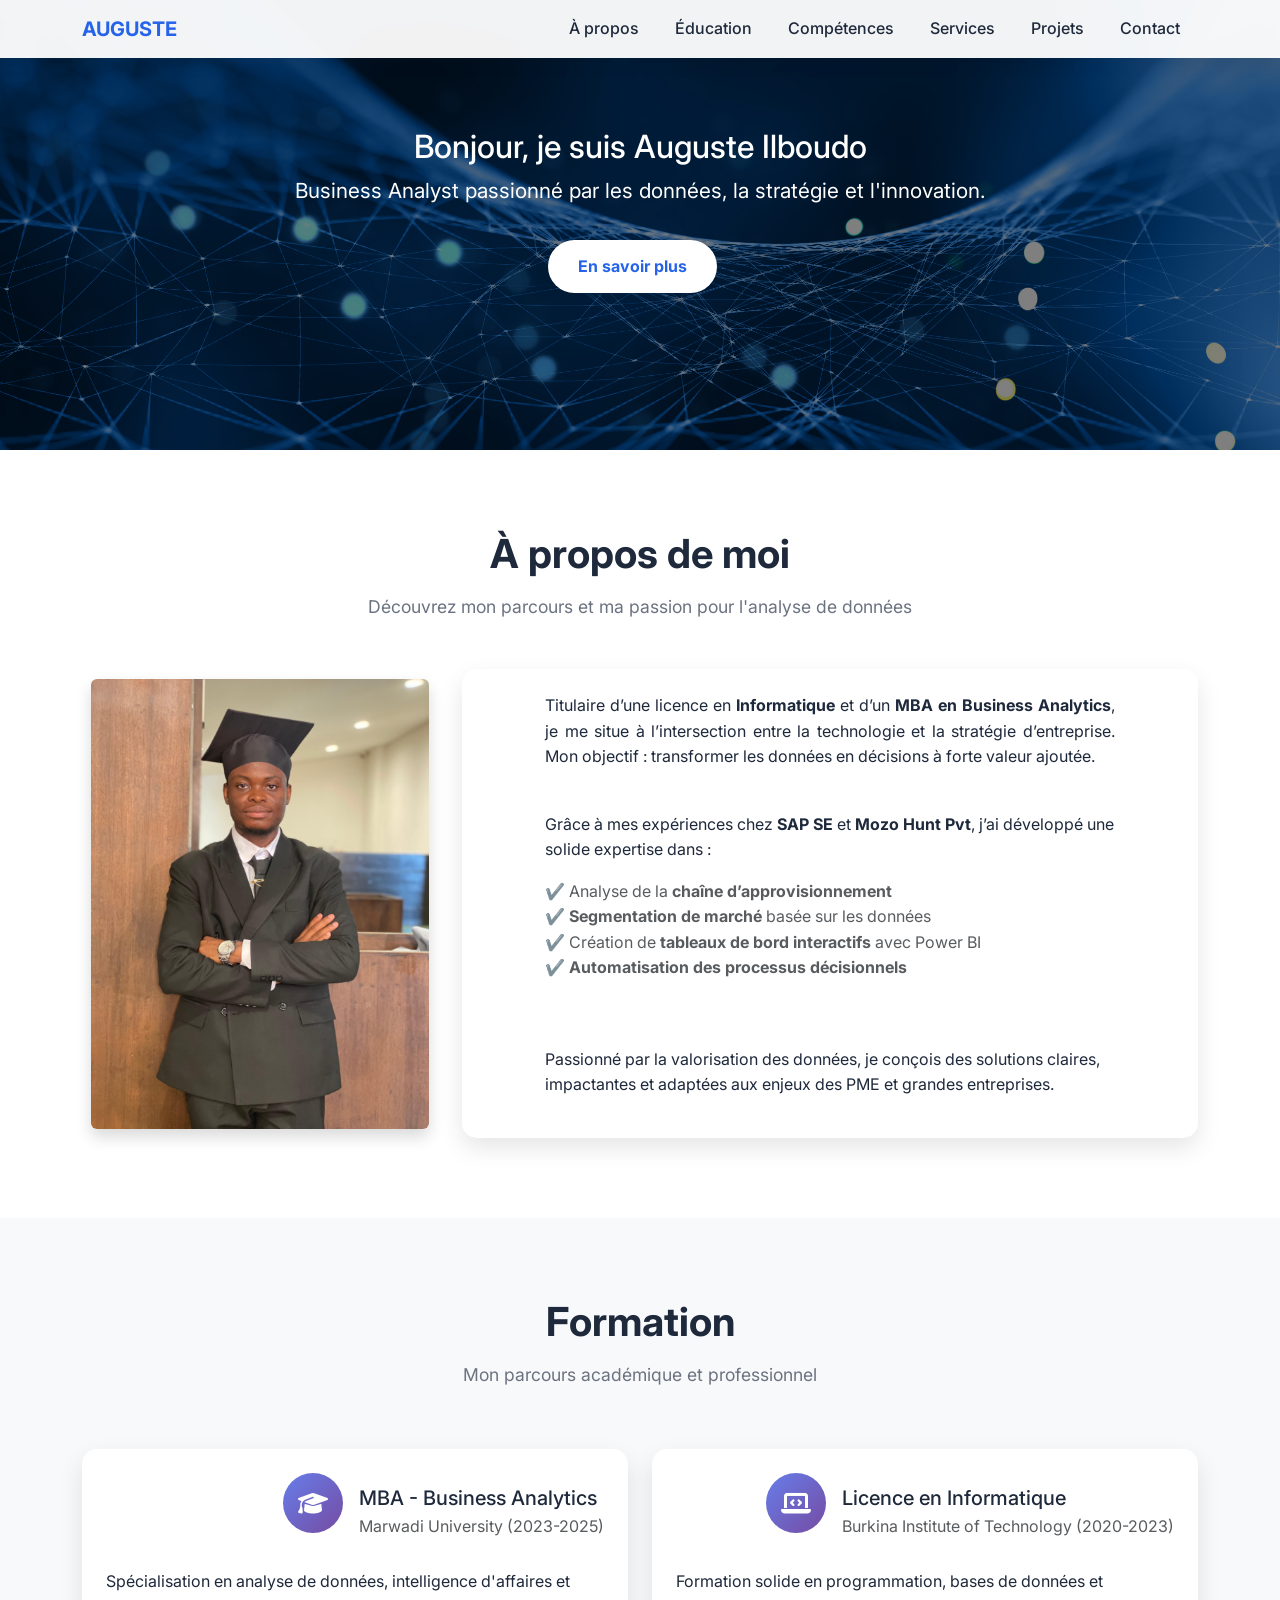
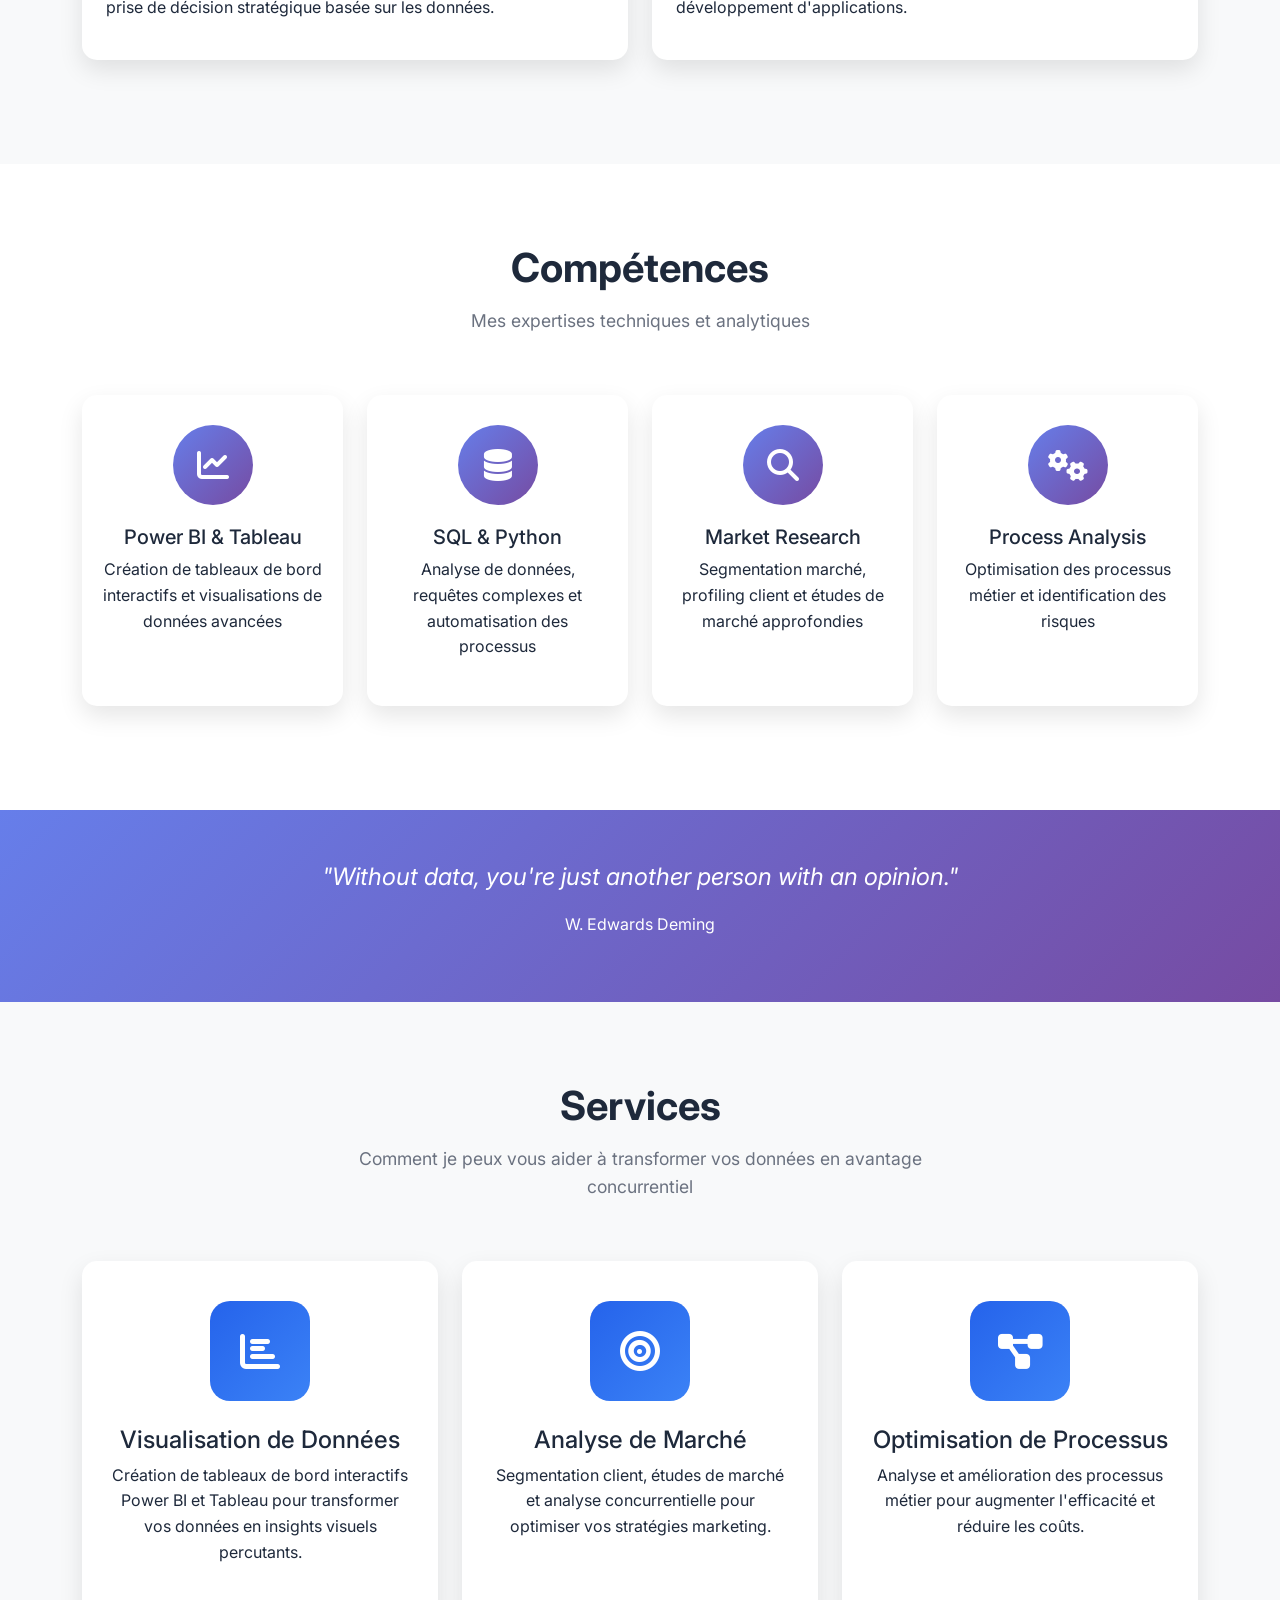
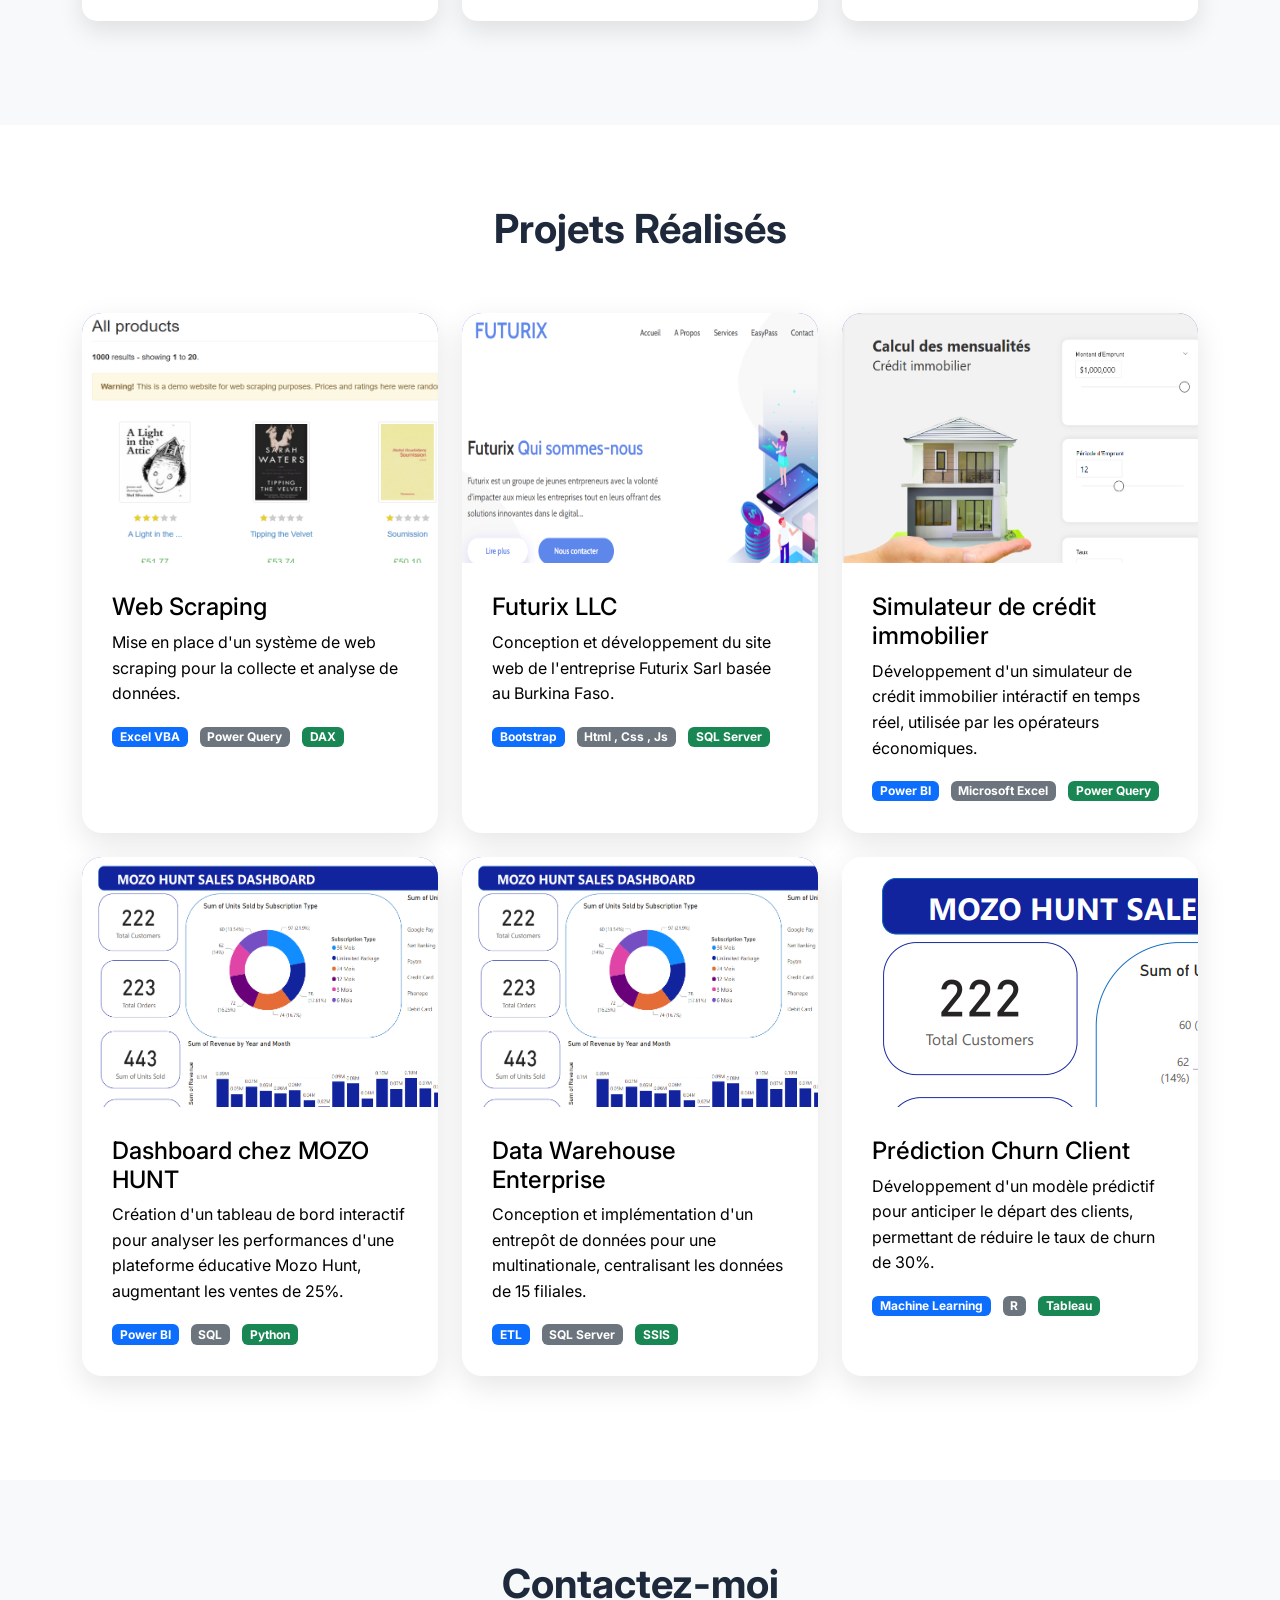
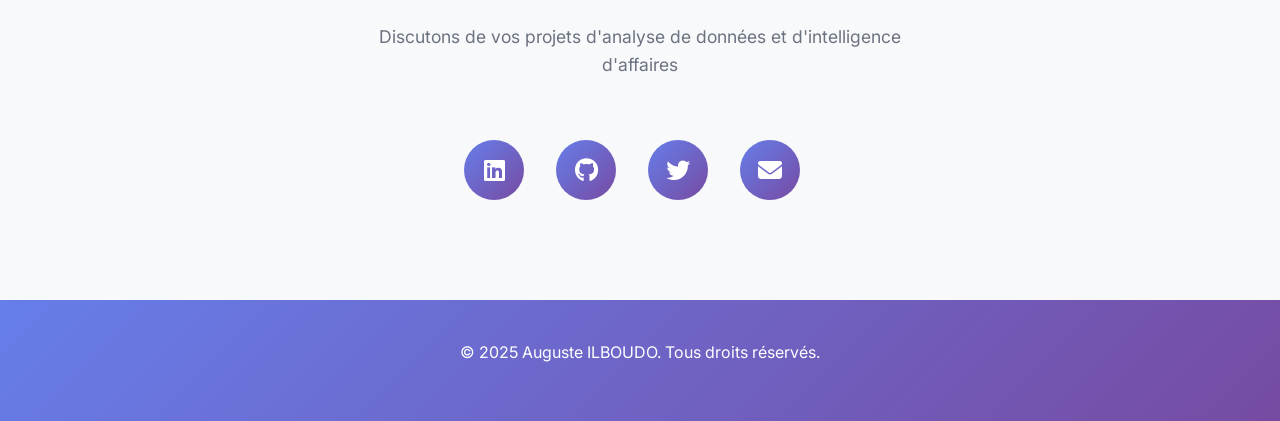
==== index.html @ 0e51827f "Portfolio 0.1" ====
<!DOCTYPE html>
<html lang="fr">

<head>
    <meta charset="UTF-8">
    <meta name="viewport" content="width=device-width, initial-scale=1.0">
    <title>Auguste ILBOUDO - Business Analyst Portfolio</title>
    <link href="https://cdnjs.cloudflare.com/ajax/libs/bootstrap/5.3.0/css/bootstrap.min.css" rel="stylesheet">
    <link href="https://cdnjs.cloudflare.com/ajax/libs/font-awesome/6.4.0/css/all.min.css" rel="stylesheet">
    <link href="https://fonts.googleapis.com/css2?family=Inter:wght@300;400;500;600;700&display=swap" rel="stylesheet">
    <link rel="stylesheet" href="styles/main-style.css">
    <link rel="stylesheet" href="banniere-style.css">
</head>

<!-- Section Accueil -->
<header class="hero-accueil" id="accueil">
    <div class="overlay">
        <div class="hero-content">
            <br> <br> <br> <br> <br>
            <h2>Bonjour, je suis Auguste Ilboudo</h2>
            <p class="subtitle">Business Analyst passionné par les données, la stratégie et l'innovation.</p>
            <a href="#about" class="btn-primary-custom">En savoir plus</a>
        </div>
    </div>
</header>

<body>
    <!-- Navigation -->
    <nav class="navbar navbar-expand-lg fixed-top">
        <div class="container">
            <a class="navbar-brand" href="#home" style="color: linear-gradient(135deg, #667eea, #764ba2);">AUGUSTE</a>
            <button class="navbar-toggler" type="button" data-bs-toggle="collapse" data-bs-target="#navbarNav">
                <span class="navbar-toggler-icon"></span>
            </button>
            <div class="collapse navbar-collapse" id="navbarNav">
                <ul class="navbar-nav ms-auto">
                    <li class="nav-item"><a class="nav-link" href="#about">À propos</a></li>
                    <li class="nav-item"><a class="nav-link" href="#education">Éducation</a></li>
                    <li class="nav-item"><a class="nav-link" href="#skills">Compétences</a></li>
                    <li class="nav-item"><a class="nav-link" href="#services">Services</a></li>
                    <li class="nav-item"><a class="nav-link" href="#projects">Projets</a></li>
                    <li class="nav-item"><a class="nav-link" href="#contact">Contact</a></li>
                </ul>
            </div>
        </div>
    </nav>


    <!-- About Section -->
    <section id="about" class="section">
        <div class="container">
            <div class="section-title text-center mb-5">
                <h2>À propos de moi</h2>
                <p>Découvrez mon parcours et ma passion pour l'analyse de données</p>
            </div>

            <div class="row align-items-center">
                <!-- Image à gauche -->
                <div class="col-md-4 text-center mb-4 mb-md-0">
                    <img src="img/graduation.jpg" class="img-fluid rounded shadow" alt="Photo de profil"
                        style="max-height: 450px;">
                </div>

                <!-- Texte à droite -->
                <div class="col-md-8">
                    <div class="card-custom p-4">
                        <div class="row justify-content-center text-justify">
                            <div class="col-lg-10">
                                <p style="text-align: justify;">
                                    Titulaire d’une licence en <strong>Informatique</strong> et d’un <strong>MBA en
                                        Business
                                        Analytics</strong>,
                                    je me situe à l’intersection entre la technologie et la stratégie d’entreprise.
                                    Mon objectif : transformer les données en décisions à forte valeur ajoutée.
                                </p>
                            </div>
                        </div>
                        <br>
                        <div class="row justify-content-center text-justify">
                            <div class="col-lg-10">
                                <p class="mb-3">
                                    Grâce à mes expériences chez <strong>SAP SE</strong> et <strong>Mozo Hunt
                                        Pvt</strong>,
                                    j’ai développé une solide expertise dans :
                                </p>
                                <ul class="list-unstyled text-muted">
                                    <li>✔️ Analyse de la <strong>chaîne d’approvisionnement</strong></li>
                                    <li>✔️ <strong>Segmentation de marché</strong> basée sur les données</li>
                                    <li>✔️ Création de <strong>tableaux de bord interactifs</strong> avec Power BI</li>
                                    <li>✔️ <strong>Automatisation des processus décisionnels</strong></li>
                                </ul>
                                <br>
                                <p class="mt-4">
                                    Passionné par la valorisation des données, je conçois des solutions claires,
                                    impactantes et adaptées aux enjeux des PME et grandes entreprises.
                                </p>
                            </div>
                        </div>
                    </div>
                </div>
            </div>
        </div>
    </section>




    <!-- Education Section -->
    <section id="education" class="section bg-light">
        <div class="container">
            <div class="section-title fade-in">
                <h2>Formation</h2>
                <p>Mon parcours académique et professionnel</p>
            </div>
            <div class="row">
                <div class="col-lg-6 mb-4 fade-in">
                    <div class="card-custom p-4">
                        <div class="d-flex align-items-center mb-3">
                            <div class="skill-icon me-3" style="width: 60px; height: 60px; font-size: 1.5rem;">
                                <i class="fas fa-graduation-cap"></i>
                            </div>
                            <div>
                                <h5 class="mb-1">MBA - Business Analytics</h5>
                                <p class="text-muted mb-0">Marwadi University (2023-2025)</p>
                            </div>
                        </div>
                        <p>Spécialisation en analyse de données, intelligence d'affaires et prise de décision
                            stratégique basée sur les données.</p>
                    </div>
                </div>

                <div class="col-lg-6 mb-4 fade-in">
                    <div class="card-custom p-4">
                        <div class="d-flex align-items-center mb-3">
                            <div class="skill-icon me-3" style="width: 60px; height: 60px; font-size: 1.5rem;">
                                <i class="fas fa-laptop-code"></i>
                            </div>
                            <div>
                                <h5 class="mb-1">Licence en Informatique</h5>
                                <p class="text-muted mb-0">Burkina Institute of Technology (2020-2023)</p>
                            </div>
                        </div>
                        <p>Formation solide en programmation, bases de données et développement d'applications.</p>
                    </div>
                </div>
            </div>
        </div>
    </section>

    <!-- Skills Section -->
    <section id="skills" class="section">
        <div class="container">
            <div class="section-title fade-in">
                <h2>Compétences</h2>
                <p>Mes expertises techniques et analytiques</p>
            </div>
            <div class="row">
                <div class="col-lg-3 col-md-6 mb-4 fade-in">
                    <div class="card-custom skill-item">
                        <div class="skill-icon">
                            <i class="fas fa-chart-line"></i>
                        </div>
                        <h5>Power BI & Tableau</h5>
                        <p>Création de tableaux de bord interactifs et visualisations de données avancées</p>
                    </div>
                </div>
                <div class="col-lg-3 col-md-6 mb-4 fade-in">
                    <div class="card-custom skill-item">
                        <div class="skill-icon">
                            <i class="fas fa-database"></i>
                        </div>
                        <h5>SQL & Python</h5>
                        <p>Analyse de données, requêtes complexes et automatisation des processus</p>
                    </div>
                </div>
                <div class="col-lg-3 col-md-6 mb-4 fade-in">
                    <div class="card-custom skill-item">
                        <div class="skill-icon">
                            <i class="fas fa-search"></i>
                        </div>
                        <h5>Market Research</h5>
                        <p>Segmentation marché, profiling client et études de marché approfondies</p>
                    </div>
                </div>
                <div class="col-lg-3 col-md-6 mb-4 fade-in">
                    <div class="card-custom skill-item">
                        <div class="skill-icon">
                            <i class="fas fa-cogs"></i>
                        </div>
                        <h5>Process Analysis</h5>
                        <p>Optimisation des processus métier et identification des risques</p>
                    </div>
                </div>
            </div>
        </div>
    </section>

    <!-- Bande citation sur la data -->
    <div class="bg-primary text-white text-center py-5 px-3"
        style="background: linear-gradient(135deg, #667eea, #764ba2);">
        <div class="container">
            <p class="fs-4 fst-italic">"Without data, you're just another person with an opinion."</p>
            <p>W. Edwards Deming</p>
        </div>
    </div>

    <!-- Services Section -->
    <section id="services" class="section bg-light">
        <div class="container">
            <div class="section-title fade-in">
                <h2>Services</h2>
                <p>Comment je peux vous aider à transformer vos données en avantage concurrentiel</p>
            </div>
            <div class="row">
                <div class="col-lg-4 col-md-6 mb-4 fade-in">
                    <div class="card-custom service-card">
                        <div class="service-icon">
                            <i class="fas fa-chart-bar"></i>
                        </div>
                        <h4>Visualisation de Données</h4>
                        <p>Création de tableaux de bord interactifs Power BI et Tableau pour transformer vos données en
                            insights visuels percutants.</p>
                    </div>
                </div>
                <div class="col-lg-4 col-md-6 mb-4 fade-in">
                    <div class="card-custom service-card">
                        <div class="service-icon">
                            <i class="fas fa-bullseye"></i>
                        </div>
                        <h4>Analyse de Marché</h4>
                        <p>Segmentation client, études de marché et analyse concurrentielle pour optimiser vos
                            stratégies marketing.</p>
                    </div>
                </div>
                <div class="col-lg-4 col-md-6 mb-4 fade-in">
                    <div class="card-custom service-card">
                        <div class="service-icon">
                            <i class="fas fa-project-diagram"></i>
                        </div>
                        <h4>Optimisation de Processus</h4>
                        <p>Analyse et amélioration des processus métier pour augmenter l'efficacité et réduire les
                            coûts.</p>
                    </div>
                </div>
            </div>
        </div>
    </section>


    <!-- Projects Section -->
    <section id="projects" class="section projects">
        <div class="container">
            <div class="section-title fade-in">
                <h2>Projets Réalisés</h2>
            </div>
            <div class="row">

                <div class="col-lg-4 col-md-6 mb-4">
                    <a href="projet.html" style="text-decoration: none; color: black;">
                        <div class="project-card fade-in">
                            <div class="project-img">

                                <div class="project-img">
                                    <div>
                                        <img src="img/scraping.png" alt="" style="width: 516px; height: 312px;">
                                    </div>
                                </div>

                            </div>
                            <div class="project-content">
                                <h4>Web Scraping</h4>
                                <p>Mise en place d'un système de web scraping pour la collecte et analyse de données.
                                </p>

                                <div class="mt-3">

                                    <span class="badge bg-primary me-2">Excel VBA</span>
                                    <span class="badge bg-secondary me-2">Power Query</span>
                                    <span class="badge bg-success">DAX</span>
                                </div>

                                <!--
                            <a href="#about" class="btn-primary-custom"
                                style="background: linear-gradient(135deg, #667eea, #764ba2);">En savoir plus</a> -->
                            </div>
                        </div>
                    </a>
                </div>
                <div class="col-lg-4 col-md-6 mb-4">
                    <a href="https://futurix.xyz/index.html" style="text-decoration: none; color: black;">
                        <div class="project-card fade-in">
                            <div class="project-img">

                                <div class="project-img">
                                    <div>
                                        <img src="img/futurix.png" alt="" style="width: 516px; height: 312px;">
                                    </div>
                                </div>

                            </div>
                            <div class="project-content">
                                <h4>Futurix LLC</h4>
                                <p>Conception et développement du site web de l'entreprise Futurix Sarl basée au Burkina
                                    Faso.</p>
                                <div class="mt-3">
                                    <span class="badge bg-primary me-2">Bootstrap</span>
                                    <span class="badge bg-secondary me-2">Html , Css , Js</span>
                                    <span class="badge bg-success">SQL Server</span>
                                </div>
                            </div>
                        </div>
                    </a>
                </div>
                <div class="col-lg-4 col-md-6 mb-4">
                    <a href="simulateur.html" style="text-decoration: none; color: black;">
                        <div class="project-card fade-in">
                            <div class="project-img">

                                <div class="project-img">
                                    <div>
                                        <img src="img/immo.png" alt="" style="width: 516px; height: 312px;">
                                    </div>
                                </div>

                            </div>
                            <div class="project-content">
                                <h4> Simulateur de crédit immobilier</h4>
                                <p>Développement d'un simulateur de crédit immobilier intéractif en temps
                                    réel, utilisée par les opérateurs économiques.
                                </p>
                                <div class="mt-3">
                                    <span class="badge bg-primary me-2">Power BI</span>
                                    <span class="badge bg-secondary me-2">Microsoft Excel</span>
                                    <span class="badge bg-success"> Power Query</span>
                                </div>
                            </div>
                        </div>
                    </a>
                </div>
                <div class="col-lg-4 col-md-6 mb-4">
                    <a href="mozo.html" style="text-decoration: none; color: black;">
                        <div class="project-card fade-in">
                            <div class="project-img">

                                <div class="project-img">
                                    <div>
                                        <img src="img/report.png" alt="" style="width: 516px; height: 312px;">
                                    </div>
                                </div>

                            </div>
                            <div class="project-content">
                                <h4>Dashboard chez MOZO HUNT</h4>
                                <p>Création d'un tableau de bord interactif pour analyser les performances d'une
                                    plateforme
                                    éducative Mozo Hunt, augmentant les ventes de 25%.</p>
                                <div class="mt-3">
                                    <span class="badge bg-primary me-2">Power BI</span>
                                    <span class="badge bg-secondary me-2">SQL</span>
                                    <span class="badge bg-success">Python</span>
                                </div>
                            </div>
                        </div>
                    </a>
                </div>
                <div class="col-lg-4 col-md-6 mb-4">
                    <a href="https://futurix.xyz/index.html" style="text-decoration: none; color: black;">
                        <div class="project-card fade-in">
                            <div class="project-img">

                                <div class="project-img">
                                    <div>
                                        <img src="img/report.png" alt="" style="width: 516px; height: 312px;">
                                    </div>
                                </div>

                            </div>
                            <div class="project-content">
                                <h4>Data Warehouse Enterprise</h4>
                                <p>Conception et implémentation d'un entrepôt de données pour une multinationale,
                                    centralisant les données de 15 filiales.</p>
                                <div class="mt-3">
                                    <span class="badge bg-primary me-2">ETL</span>
                                    <span class="badge bg-secondary me-2">SQL Server</span>
                                    <span class="badge bg-success">SSIS</span>
                                </div>
                            </div>
                        </div>
                    </a>
                </div>
                <div class="col-lg-4 col-md-6 mb-4">
                    <a href="projet.html" style="text-decoration: none; color: black;">
                        <div class="project-card fade-in">

                            <div class="project-img">
                                <div>
                                    <img src="img/report.png" alt="">
                                </div>
                            </div>

                            <div class="project-content">
                                <h4>Prédiction Churn Client</h4>
                                <p>Développement d'un modèle prédictif pour anticiper le départ des clients, permettant
                                    de
                                    réduire le taux de churn de 30%.</p>
                                <div class="mt-3">
                                    <span class="badge bg-primary me-2">Machine Learning</span>
                                    <span class="badge bg-secondary me-2">R</span>
                                    <span class="badge bg-success">Tableau</span>
                                </div>
                            </div>
                        </div>
                    </a>
                </div>
            </div>
        </div>
    </section>


    <!-- Contact Section -->
    <section id="contact" class="section bg-light">
        <div class="container">
            <div class="section-title fade-in">
                <h2>Contactez-moi</h2>
                <p>Discutons de vos projets d'analyse de données et d'intelligence d'affaires</p>
            </div>


            <div class="row justify-content-center">
                <div class="col-auto">
                    <div class="d-flex gap-3">
                        <a href="mozo.html" class="social-icon" style="text-decoration: none;"><i
                                class="skill-icon me-3 fab fa-linkedin"
                                style="width: 60px; height: 60px; font-size: 1.5rem;"></i></a>
                        <a href="#" class="social-icon" style="text-decoration: none;"><i
                                class="skill-icon me-3 fab fa-github"
                                style="width: 60px; height: 60px; font-size: 1.5rem;"></i></a>
                        <a href="#" class="social-icon" style="text-decoration: none;"><i
                                class="skill-icon me-3 fab fa-twitter"
                                style="width: 60px; height: 60px; font-size: 1.5rem;"></i></a>
                        <a href="#" class="social-icon" style="text-decoration: none;"><i
                                class="skill-icon me-3 fas fa-envelope"
                                style="width: 60px; height: 60px; font-size: 1.5rem;"></i></a>
                    </div>
                </div>
            </div>

        </div>
    </section>



    <!-- Footer -->
    <footer style="background: linear-gradient(135deg, #667eea, #764ba2);">
        <div class="container">
            <p>&copy; 2025 Auguste ILBOUDO. Tous droits réservés.</p>
        </div>
    </footer>


    <script src="https://cdnjs.cloudflare.com/ajax/libs/bootstrap/5.3.0/js/bootstrap.bundle.min.js"></script>
    <script>
        // Smooth scrolling
        document.querySelectorAll('a[href^="#"]').forEach(anchor => {
            anchor.addEventListener('click', function (e) {
                e.preventDefault();
                const target = document.querySelector(this.getAttribute('href'));
                if (target) {
                    target.scrollIntoView({
                        behavior: 'smooth',
                        block: 'start'
                    });
                }
            });
        });

        // Navbar transparency on scroll
        window.addEventListener('scroll', function () {
            const navbar = document.querySelector('.navbar');
            if (window.scrollY > 50) {
                navbar.style.background = 'rgba(255,255,255,0.98)';
            } else {
                navbar.style.background = 'rgba(255,255,255,0.95)';
            }
        });

        // Fade in animation on scroll
        const observerOptions = {
            threshold: 0.1,
            rootMargin: '0px 0px -50px 0px'
        };

        const observer = new IntersectionObserver(function (entries) {
            entries.forEach(entry => {
                if (entry.isIntersecting) {
                    entry.target.classList.add('visible');
                }
            });
        }, observerOptions);

        document.querySelectorAll('.fade-in').forEach(el => {
            observer.observe(el);
        });

        // Dynamic typing effect for hero subtitle
        const subtitle = document.querySelector('.hero .subtitle');
        const titles = [
            'Business Analyst & Data Specialist',
            'Expert en Visualisation de Données',
            'Consultant en Intelligence d\'Affaires',
            'Spécialiste Power BI & Tableau'
        ];

        let titleIndex = 0;
        let charIndex = 0;
        let isDeleting = false;

        function typeEffect() {
            const currentTitle = titles[titleIndex];

            if (isDeleting) {
                subtitle.textContent = currentTitle.substring(0, charIndex - 1);
                charIndex--;
            } else {
                subtitle.textContent = currentTitle.substring(0, charIndex + 1);
                charIndex++;
            }

            if (!isDeleting && charIndex === currentTitle.length) {
                isDeleting = true;
                setTimeout(typeEffect, 2000);
            } else if (isDeleting && charIndex === 0) {
                isDeleting = false;
                titleIndex = (titleIndex + 1) % titles.length;
                setTimeout(typeEffect, 500);
            } else {
                setTimeout(typeEffect, isDeleting ? 50 : 100);
            }
        }

        // Start typing effect after initial animation
        setTimeout(typeEffect, 3000);

        // Parallax effect for hero section
        window.addEventListener('scroll', function () {
            const scrolled = window.pageYOffset;
            const hero = document.querySelector('.hero');
            if (hero) {
                hero.style.transform = `translateY(${scrolled * 0.5}px)`;
            }
        });

        // Counter animation for stats (if needed)
        function animateCounter(element, target) {
            let current = 0;
            const increment = target / 100;
            const timer = setInterval(() => {
                current += increment;
                element.textContent = Math.floor(current);
                if (current >= target) {
                    element.textContent = target;
                    clearInterval(timer);
                }
            }, 20);
        }

        // Add hover effects to project cards
        document.querySelectorAll('.project-card').forEach(card => {
            card.addEventListener('mouseenter', function () {
                this.style.transform = 'translateY(-15px) scale(1.02)';
            });

            card.addEventListener('mouseleave', function () {
                this.style.transform = 'translateY(-10px) scale(1)';
            });
        });

        // Add click to copy contact info
        document.querySelectorAll('.contact-item a').forEach(link => {
            link.addEventListener('click', function (e) {
                if (this.href.startsWith('mailto:') || this.href.startsWith('tel:')) {
                    return; // Allow normal behavior for email and phone links
                }

                e.preventDefault();
                const text = this.textContent;
                navigator.clipboard.writeText(text).then(() => {
                    // Show copied notification
                    const notification = document.createElement('div');
                    notification.textContent = 'Copié!';
                    notification.style.cssText = `
                        position: fixed;
                        top: 20px;
                        right: 20px;
                        background: var(--primary-color);
                        color: white;
                        padding: 10px 20px;
                        border-radius: 5px;
                        z-index: 1000;
                        animation: fadeInOut 2s ease-in-out;
                    `;
                    document.body.appendChild(notification);
                    setTimeout(() => notification.remove(), 2000);
                });
            });
        });

        // Add CSS for notification animation
        const style = document.createElement('style');
        style.textContent = `
            @keyframes fadeInOut {
                0%, 100% { opacity: 0; transform: translateX(100px); }
                20%, 80% { opacity: 1; transform: translateX(0); }
            }
        `;
        document.head.appendChild(style);
    </script>
</body>

</html>
---- styles/main-style.css ----
:root {
            --primary-color: #2563eb;
            --secondary-color: #1e40af;
            --accent-color: #3b82f6;
            --dark-color: #1e293b;
            --light-color: #f8fafc;
            --gradient: linear-gradient(135deg, #667eea 0%, #764ba2 100%);
            --card-shadow: 0 10px 25px rgba(0, 0, 0, 0.1);
        }

        * {
            margin: 0;
            padding: 0;
            box-sizing: border-box;
        }

        body {
            font-family: 'Inter', sans-serif;
            line-height: 1.6;
            color: var(--dark-color);
            overflow-x: hidden;
        }

        /* Hero Section */
        .hero {
            background: var(--gradient);
            color: white;
            min-height: 100vh;
            display: flex;
            align-items: center;
            position: relative;
            overflow: hidden;
        }

        .hero::before {
            content: '';
            position: absolute;
            top: 0;
            left: 0;
            right: 0;
            bottom: 0;
            background: url('data:image/svg+xml,<svg xmlns="http://www.w3.org/2000/svg" viewBox="0 0 1000 1000"><polygon fill="rgba(255,255,255,0.1)" points="0,1000 1000,0 1000,1000"/></svg>');
            z-index: 1;
        }

        .hero-content {
            position: relative;
            z-index: 2;
        }

        .hero h1 {
            font-size: 3.5rem;
            font-weight: 700;
            margin-bottom: 1rem;
            animation: fadeInUp 1s ease-out;
        }

        .hero .subtitle {
            font-size: 1.5rem;
            font-weight: 300;
            margin-bottom: 2rem;
            animation: fadeInUp 1s ease-out 0.2s both;
        }

        .hero .description {
            font-size: 1.1rem;
            margin-bottom: 2rem;
            opacity: 0.9;
            animation: fadeInUp 1s ease-out 0.4s both;
        }

        .cta-buttons {
            animation: fadeInUp 1s ease-out 0.6s both;
        }

        .btn-primary-custom {
            background: rgba(255, 255, 255, 0.2);
            border: 2px solid rgba(255, 255, 255, 0.3);
            color: white;
            padding: 12px 30px;
            border-radius: 50px;
            text-decoration: none;
            display: inline-block;
            margin-right: 15px;
            transition: all 0.3s ease;
            backdrop-filter: blur(10px);
        }

        .btn-primary-custom:hover {
            background: rgba(255, 255, 255, 0.3);
            transform: translateY(-2px);
            color: white;
        }

        /* Navigation */
        .navbar {
            background: rgba(255, 255, 255, 0.95) !important;
            backdrop-filter: blur(10px);
            box-shadow: 0 2px 20px rgba(0, 0, 0, 0.1);
            transition: all 0.3s ease;
        }

        .navbar-brand {
            font-weight: 700;
            color: var(--primary-color) !important;
        }

        .navbar-nav .nav-link {
            font-weight: 500;
            color: var(--dark-color) !important;
            margin: 0 10px;
            transition: color 0.3s ease;
        }

        .navbar-nav .nav-link:hover {
            color: var(--primary-color) !important;
        }

        /* Sections */
        .section {
            padding: 80px 0;
        }

        .section-title {
            text-align: center;
            margin-bottom: 60px;
        }

        .section-title h2 {
            font-size: 2.5rem;
            font-weight: 700;
            color: var(--dark-color);
            margin-bottom: 15px;
        }

        .section-title p {
            font-size: 1.1rem;
            color: #6b7280;
            max-width: 600px;
            margin: 0 auto;
        }

        /* Cards */
        .card-custom {
            background: white;
            border-radius: 15px;
            box-shadow: var(--card-shadow);
            border: none;
            transition: all 0.3s ease;
            height: 100%;
        }

        .card-custom:hover {
            transform: translateY(-10px);
            box-shadow: 0 20px 40px rgba(0, 0, 0, 0.15);
        }

        /* Skills */
        .skill-item {
            text-align: center;
            padding: 30px 20px;
        }

        .skill-icon {
            width: 80px;
            height: 80px;
            background: var(--gradient);
            border-radius: 50%;
            display: flex;
            align-items: center;
            justify-content: center;
            margin: 0 auto 20px;
            font-size: 2rem;
            color: white;
        }

        /* Services */
        .service-card {
            padding: 40px 30px;
            text-align: center;
        }

        .service-icon {
            width: 100px;
            height: 100px;
            background: linear-gradient(135deg, var(--primary-color), var(--accent-color));
            border-radius: 20px;
            display: flex;
            align-items: center;
            justify-content: center;
            margin: 0 auto 25px;
            font-size: 2.5rem;
            color: white;
        }

        /* Projects */
        .project-card {
            overflow: hidden;
        }

        .project-image {
            height: 250px;
            background: var(--gradient);
            display: flex;
            align-items: center;
            justify-content: center;
            color: white;
            font-size: 3rem;
        }

        .project-content {
            padding: 30px;
        }

        .project-tags {
            margin-top: 15px;
        }

        .tag {
            display: inline-block;
            background: var(--light-color);
            color: var(--primary-color);
            padding: 5px 12px;
            border-radius: 20px;
            font-size: 0.85rem;
            margin-right: 8px;
            margin-bottom: 8px;
        }


        /* Projects 2 Section */
        .projects {
            background: white;
        }

        .project-card {
            background: white;
            border-radius: 20px;
            overflow: hidden;
            transition: all 0.3s ease;
            box-shadow: 0 10px 30px rgba(0, 0, 0, 0.1);
            height: 100%;
        }

        .project-card:hover {
            transform: translateY(-10px);
            box-shadow: 0 20px 50px rgba(0, 0, 0, 0.15);
        }

        .project-img {
            height: 250px;
            background: var(--gradient);
            position: relative;
            overflow: hidden;
        }

        .project-overlay {
            position: absolute;
            top: 0;
            left: 0;
            right: 0;
            bottom: 0;
            background: rgba(102, 126, 234, 0.9);
            display: flex;
            align-items: center;
            justify-content: center;
            opacity: 0;
            transition: all 0.3s ease;
        }

        .project-card:hover .project-overlay {
            opacity: 1;
        }

        .project-icon {
            color: white;
            font-size: 3rem;
        }

        .project-content {
            padding: 30px;
        }


        /* Contact */
        .contact-info {
            background: var(--gradient);
            color: white;
            padding: 50px;
            border-radius: 20px;
            text-align: center;
        }

        .contact-item {
            display: flex;
            align-items: center;
            justify-content: center;
            margin-bottom: 20px;
        }

        .contact-item i {
            font-size: 1.5rem;
            margin-right: 15px;
            width: 30px;
        }

        /* Animations */
        @keyframes fadeInUp {
            from {
                opacity: 0;
                transform: translateY(30px);
            }

            to {
                opacity: 1;
                transform: translateY(0);
            }
        }

        .fade-in {
            opacity: 0;
            transform: translateY(30px);
            transition: all 0.8s ease;
        }

        .fade-in.visible {
            opacity: 1;
            transform: translateY(0);
        }

        /* Responsive */
        @media (max-width: 768px) {
            .hero h1 {
                font-size: 2.5rem;
            }

            .hero .subtitle {
                font-size: 1.2rem;
            }

            .section {
                padding: 60px 0;
            }
        }

        /* Footer */
        footer {
            background: var(--dark-color);
            color: white;
            text-align: center;
            padding: 40px 0;
        }
---- banniere-style.css ----
.hero-accueil {
    background: url("img/background.jpg") center center/cover no-repeat;
    height: 50vh;
    position: relative;
    display: flex;
    align-items: center;
    justify-content: center;
    color: white;
}

.hero-accueil .overlay {
    background-color: rgba(0, 0, 0, 0.5); /* fonce un peu l'image */
    position: absolute;
    top: 0;
    left: 0;
    width: 100%;
    height: 100%;
}

.hero-content {
    position: relative;
    z-index: 2;
    text-align: center;
    padding: 0 20px;
}

.hero-content h1 {
    font-size: 3rem;
    font-weight: 700;
    margin-bottom: 1rem;
}

.hero-content .subtitle {
    font-size: 1.3rem;
    font-weight: 400;
    margin-bottom: 2rem;
}

.btn-primary-custom {
    background: white;
    color: #2563eb;
    font-weight: bold;
    padding: 12px 28px;
    border-radius: 50px;
    text-decoration: none;
    transition: all 0.3s ease;
}

.btn-primary-custom:hover {
    background: #f0f0f0;
    color: #1e40af;
}
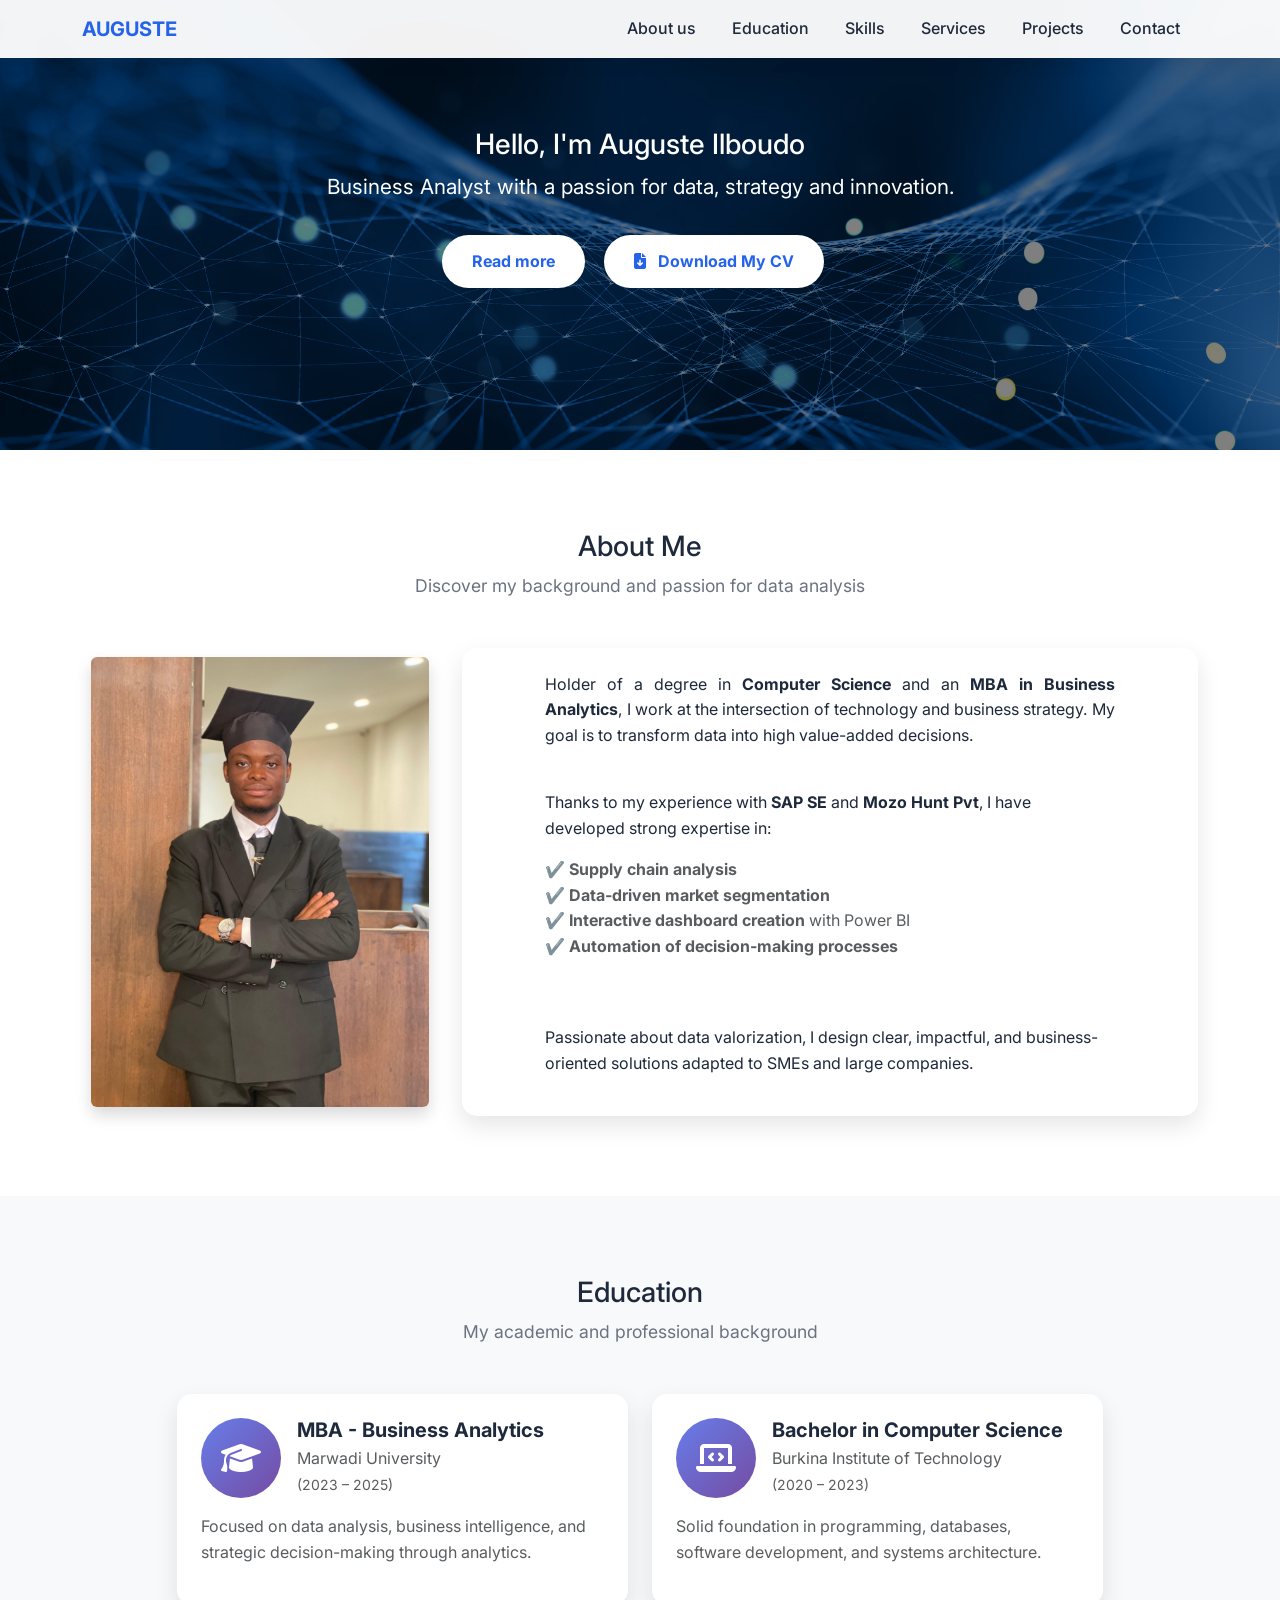
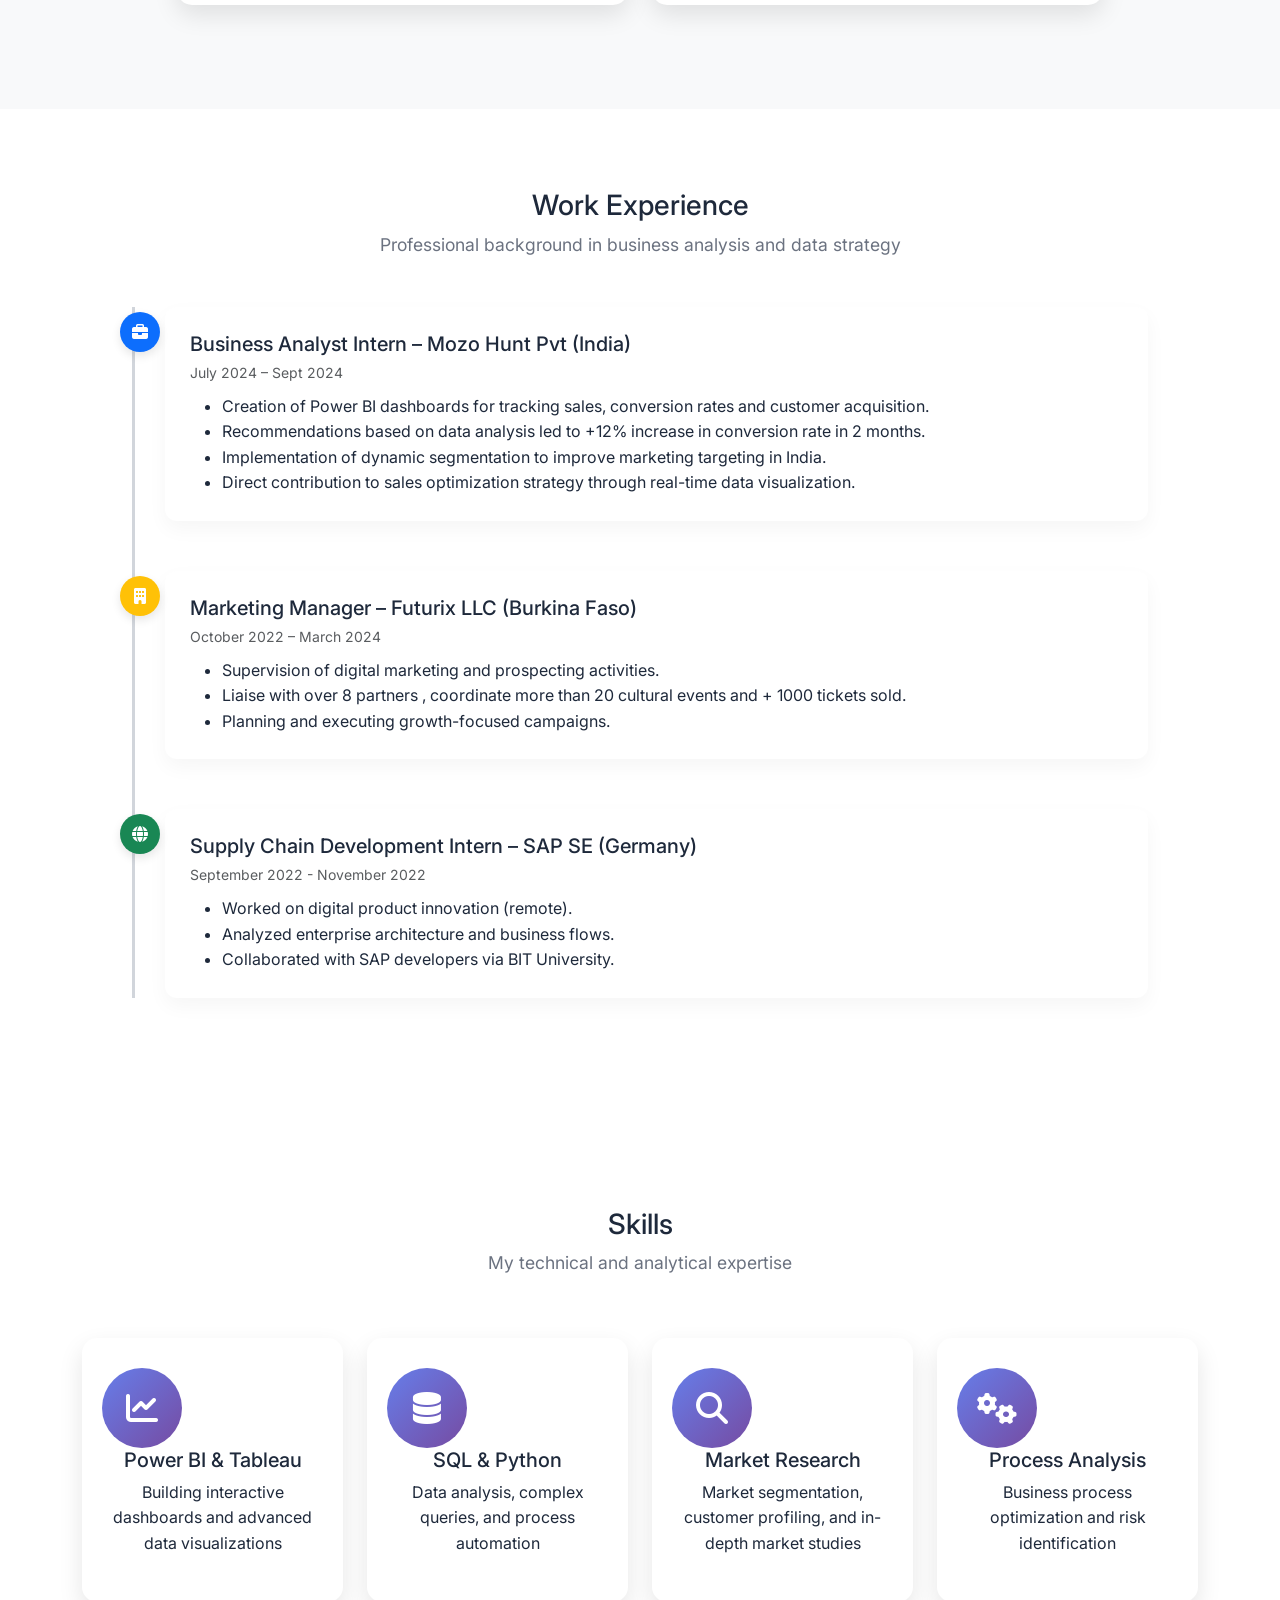
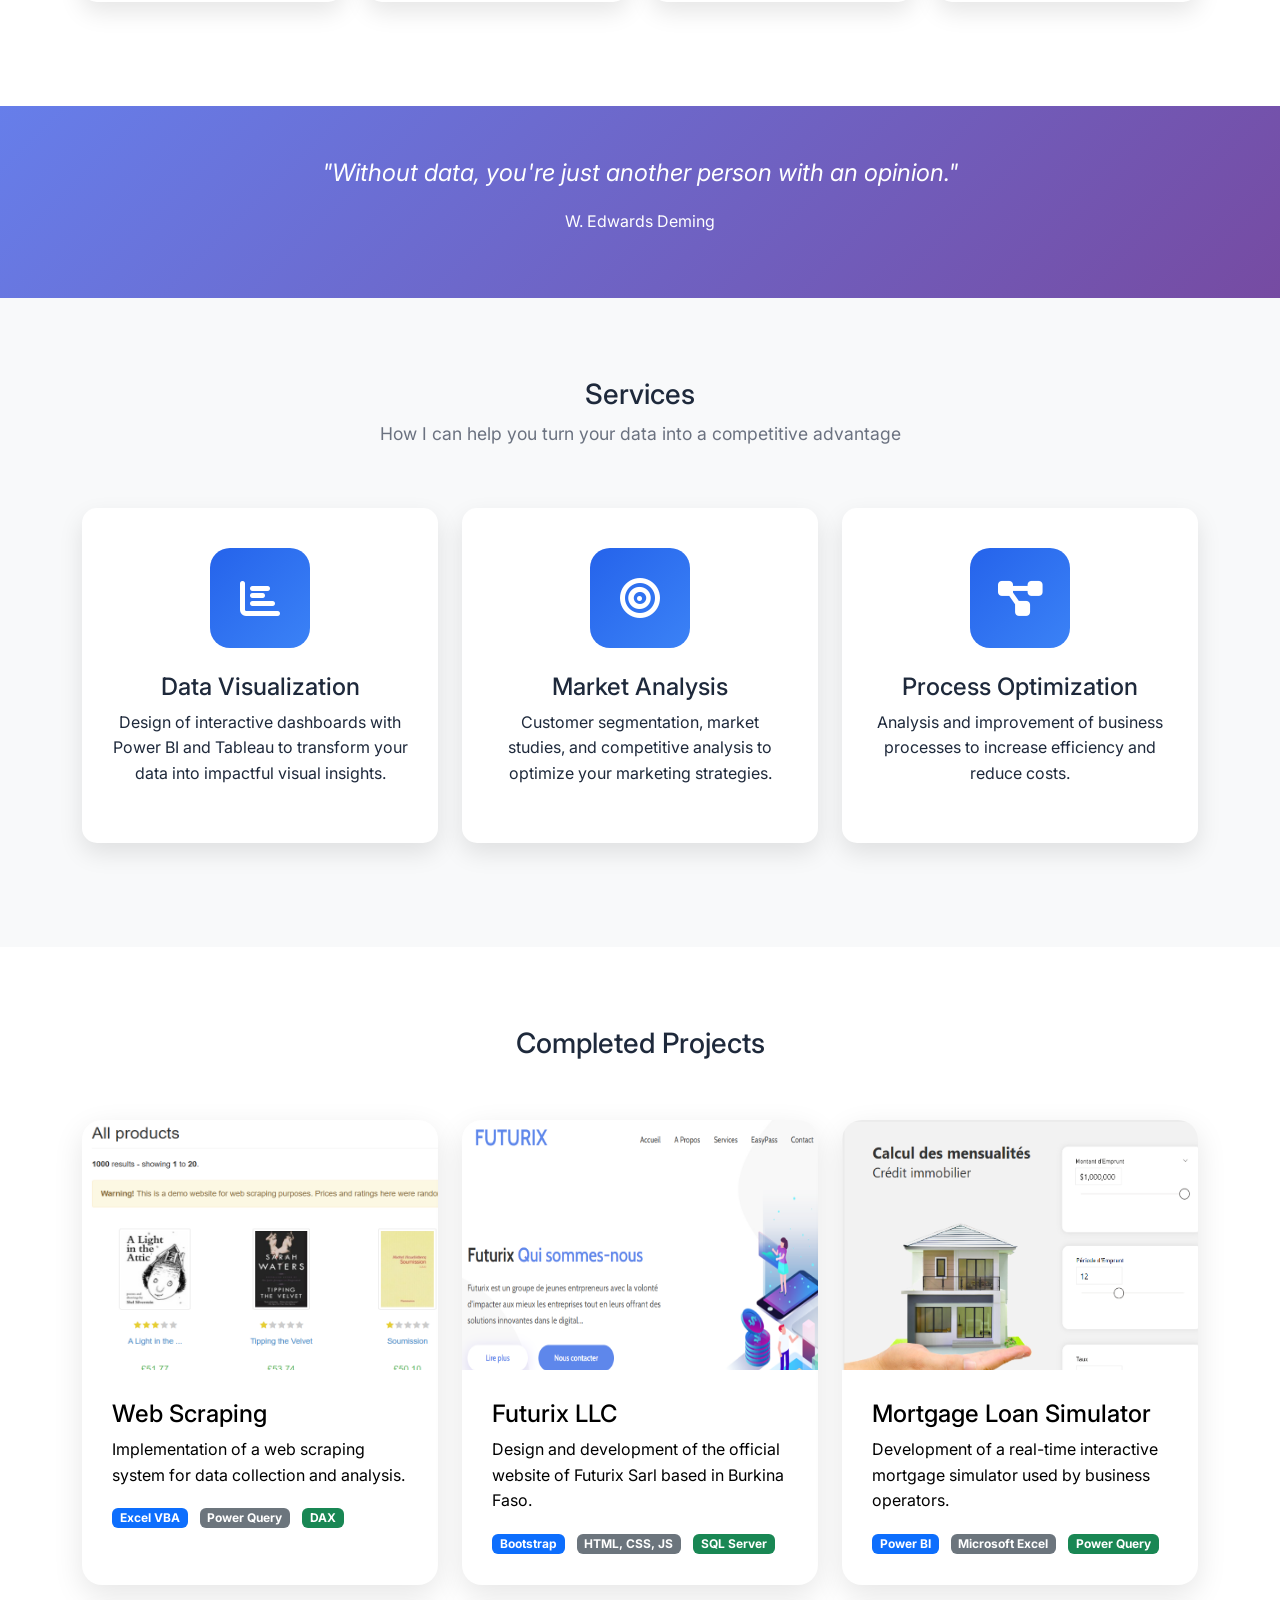
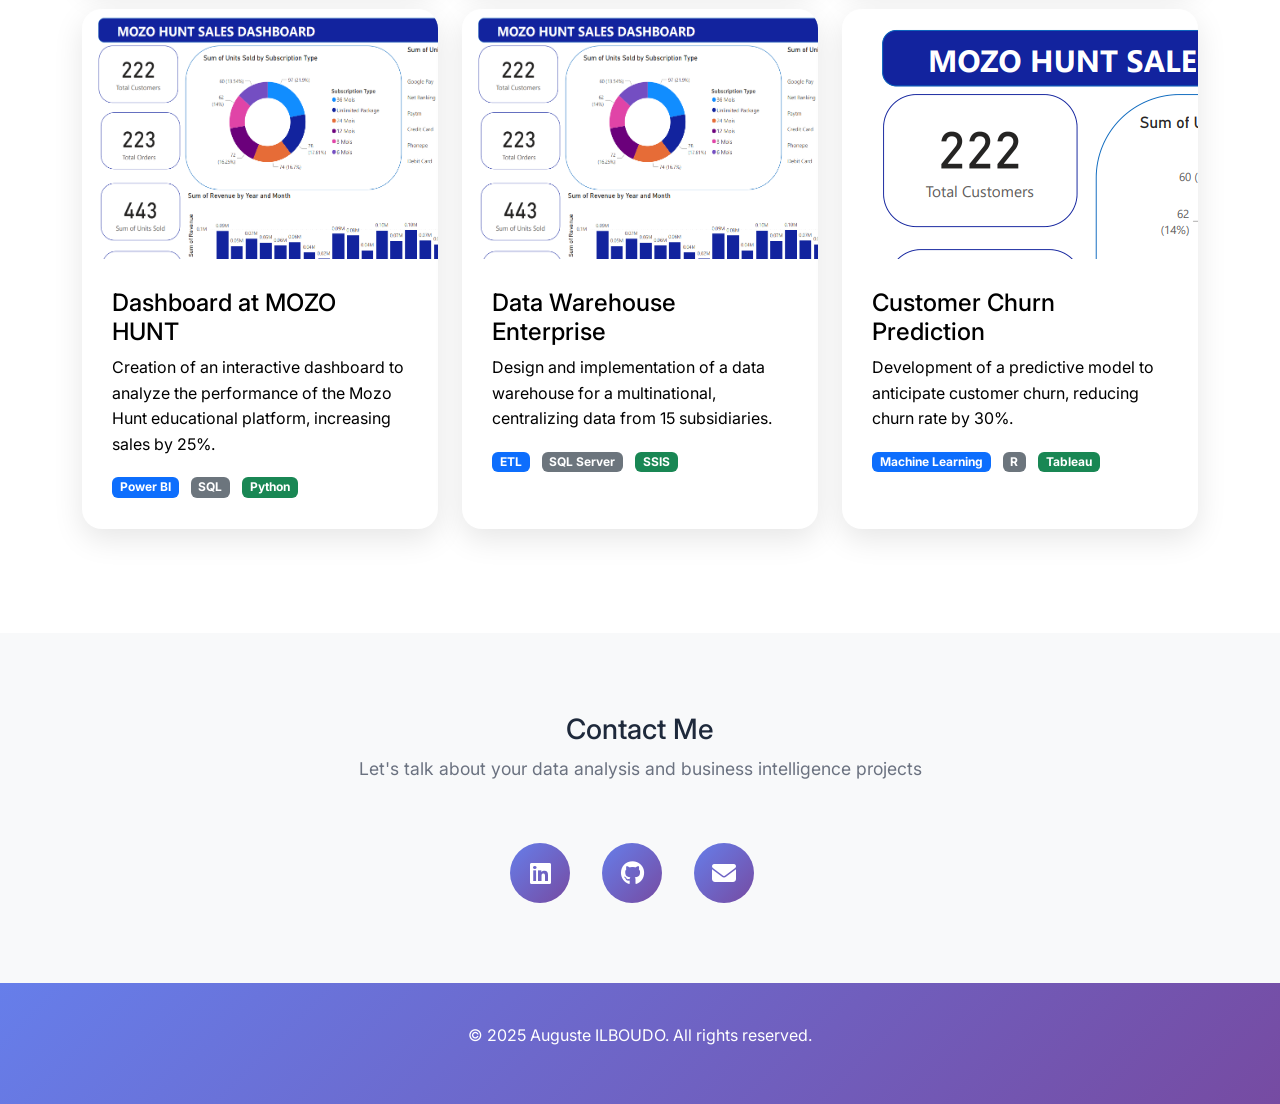
==== commit 9bd9f0c2: "Final commit" ====
--- a/index.html
+++ b/index.html
@@ -10,6 +10,56 @@
     <link href="https://fonts.googleapis.com/css2?family=Inter:wght@300;400;500;600;700&display=swap" rel="stylesheet">
     <link rel="stylesheet" href="styles/main-style.css">
     <link rel="stylesheet" href="banniere-style.css">
+
+
+    <style>
+        /*Code pour les experiences professionnelles*/
+        .timeline {
+            position: relative;
+            margin-left: 50px;
+            margin-right: 50px;
+            padding-left: 30px;
+            border-left: 3px solid #d1d5db;
+        }
+
+        .timeline-item {
+            position: relative;
+            margin-bottom: 50px;
+        }
+
+        .timeline-icon {
+            position: absolute;
+            left: -45px;
+            top: 5px;
+            width: 40px;
+            height: 40px;
+            border-radius: 50%;
+            text-align: center;
+            line-height: 40px;
+            font-size: 16px;
+            box-shadow: 0 4px 10px rgba(0, 0, 0, 0.1);
+        }
+
+        .timeline-content {
+            padding: 25px;
+            border-radius: 12px;
+            background-color: #ffffff;
+            box-shadow: 0 8px 20px rgba(0, 0, 0, 0.04);
+        }
+
+
+        /*Education*/
+        #Education .card-custom {
+            background: #ffffff;
+            border-radius: 16px;
+            box-shadow: 0 6px 20px rgba(0, 0, 0, 0.04);
+            transition: transform 0.3s ease;
+        }
+
+        .card-custom:hover {
+            transform: translateY(-5px);
+        }
+    </style>
 </head>
 
 <!-- Section Accueil -->
@@ -17,9 +67,12 @@
     <div class="overlay">
         <div class="hero-content">
             <br> <br> <br> <br> <br>
-            <h2>Bonjour, je suis Auguste Ilboudo</h2>
-            <p class="subtitle">Business Analyst passionné par les données, la stratégie et l'innovation.</p>
-            <a href="#about" class="btn-primary-custom">En savoir plus</a>
+            <h3> Hello, I'm Auguste Ilboudo</h3>
+            <p class="subtitle">Business Analyst with a passion for data, strategy and innovation.</p>
+            <a href="#about" class="btn-primary-custom">Read more</a>
+            <a href="CV_AUGUSTE.pdf" download class="btn-primary-custom">
+                <i class="fas fa-file-download me-2"></i> Download My CV
+            </a>
         </div>
     </div>
 </header>
@@ -34,44 +87,38 @@
             </button>
             <div class="collapse navbar-collapse" id="navbarNav">
                 <ul class="navbar-nav ms-auto">
-                    <li class="nav-item"><a class="nav-link" href="#about">À propos</a></li>
-                    <li class="nav-item"><a class="nav-link" href="#education">Éducation</a></li>
-                    <li class="nav-item"><a class="nav-link" href="#skills">Compétences</a></li>
+                    <li class="nav-item"><a class="nav-link" href="#about"> About us</a></li>
+                    <li class="nav-item"><a class="nav-link" href="#education">Education</a></li>
+                    <li class="nav-item"><a class="nav-link" href="#skills">Skills</a></li>
                     <li class="nav-item"><a class="nav-link" href="#services">Services</a></li>
-                    <li class="nav-item"><a class="nav-link" href="#projects">Projets</a></li>
+                    <li class="nav-item"><a class="nav-link" href="#projects">Projects</a></li>
                     <li class="nav-item"><a class="nav-link" href="#contact">Contact</a></li>
                 </ul>
             </div>
         </div>
     </nav>
 
-
     <!-- About Section -->
     <section id="about" class="section">
         <div class="container">
             <div class="section-title text-center mb-5">
-                <h2>À propos de moi</h2>
-                <p>Découvrez mon parcours et ma passion pour l'analyse de données</p>
-            </div>
-
+                <h3>About Me</h3>
+                <p>Discover my background and passion for data analysis</p>
+            </div>
             <div class="row align-items-center">
-                <!-- Image à gauche -->
                 <div class="col-md-4 text-center mb-4 mb-md-0">
-                    <img src="img/graduation.jpg" class="img-fluid rounded shadow" alt="Photo de profil"
+                    <img src="img/graduation.jpg" class="img-fluid rounded shadow" alt="Profile Photo"
                         style="max-height: 450px;">
                 </div>
-
-                <!-- Texte à droite -->
                 <div class="col-md-8">
                     <div class="card-custom p-4">
                         <div class="row justify-content-center text-justify">
                             <div class="col-lg-10">
                                 <p style="text-align: justify;">
-                                    Titulaire d’une licence en <strong>Informatique</strong> et d’un <strong>MBA en
-                                        Business
-                                        Analytics</strong>,
-                                    je me situe à l’intersection entre la technologie et la stratégie d’entreprise.
-                                    Mon objectif : transformer les données en décisions à forte valeur ajoutée.
+                                    Holder of a degree in <strong>Computer Science</strong> and an <strong>MBA in
+                                        Business Analytics</strong>,
+                                    I work at the intersection of technology and business strategy.
+                                    My goal is to transform data into high value-added decisions.
                                 </p>
                             </div>
                         </div>
@@ -79,20 +126,19 @@
                         <div class="row justify-content-center text-justify">
                             <div class="col-lg-10">
                                 <p class="mb-3">
-                                    Grâce à mes expériences chez <strong>SAP SE</strong> et <strong>Mozo Hunt
-                                        Pvt</strong>,
-                                    j’ai développé une solide expertise dans :
+                                    Thanks to my experience with <strong>SAP SE</strong> and <strong>Mozo Hunt
+                                        Pvt</strong>, I have developed strong expertise in:
                                 </p>
                                 <ul class="list-unstyled text-muted">
-                                    <li>✔️ Analyse de la <strong>chaîne d’approvisionnement</strong></li>
-                                    <li>✔️ <strong>Segmentation de marché</strong> basée sur les données</li>
-                                    <li>✔️ Création de <strong>tableaux de bord interactifs</strong> avec Power BI</li>
-                                    <li>✔️ <strong>Automatisation des processus décisionnels</strong></li>
+                                    <li>✔️ <strong>Supply chain analysis</strong></li>
+                                    <li>✔️ <strong>Data-driven market segmentation</strong></li>
+                                    <li>✔️ <strong>Interactive dashboard creation</strong> with Power BI</li>
+                                    <li>✔️ <strong>Automation of decision-making processes</strong></li>
                                 </ul>
                                 <br>
                                 <p class="mt-4">
-                                    Passionné par la valorisation des données, je conçois des solutions claires,
-                                    impactantes et adaptées aux enjeux des PME et grandes entreprises.
+                                    Passionate about data valorization, I design clear, impactful, and business-oriented
+                                    solutions adapted to SMEs and large companies.
                                 </p>
                             </div>
                         </div>
@@ -101,58 +147,126 @@
             </div>
         </div>
     </section>
-
-
-
 
     <!-- Education Section -->
     <section id="education" class="section bg-light">
         <div class="container">
-            <div class="section-title fade-in">
-                <h2>Formation</h2>
-                <p>Mon parcours académique et professionnel</p>
-            </div>
-            <div class="row">
-                <div class="col-lg-6 mb-4 fade-in">
-                    <div class="card-custom p-4">
-                        <div class="d-flex align-items-center mb-3">
-                            <div class="skill-icon me-3" style="width: 60px; height: 60px; font-size: 1.5rem;">
+            <div class="section-title text-center mb-5 fade-in">
+                <h3>Education</h3>
+                <p>My academic and professional background</p>
+            </div>
+
+            <div class="row justify-content-center align-items-stretch">
+                <div class="col-md-6 col-lg-5 mb-4 d-flex">
+                    <div class="card-custom p-4 w-100 d-flex flex-column justify-content-between text-start">
+                        <div class="d-flex align-items-start mb-3">
+
+                            <div class="skill-icon me-3">
                                 <i class="fas fa-graduation-cap"></i>
                             </div>
                             <div>
-                                <h5 class="mb-1">MBA - Business Analytics</h5>
-                                <p class="text-muted mb-0">Marwadi University (2023-2025)</p>
-                            </div>
-                        </div>
-                        <p>Spécialisation en analyse de données, intelligence d'affaires et prise de décision
-                            stratégique basée sur les données.</p>
-                    </div>
-                </div>
-
-                <div class="col-lg-6 mb-4 fade-in">
-                    <div class="card-custom p-4">
-                        <div class="d-flex align-items-center mb-3">
-                            <div class="skill-icon me-3" style="width: 60px; height: 60px; font-size: 1.5rem;">
+                                <h5 class="mb-1 fw-bold">MBA - Business Analytics</h5>
+                                <p class="text-muted mb-0">Marwadi University<br><small>(2023 – 2025)</small></p>
+                            </div>
+                        </div>
+                        <p class="text-muted">
+                            Focused on data analysis, business intelligence, and strategic decision-making through
+                            analytics.
+                        </p>
+                    </div>
+                </div>
+
+                <div class="col-md-6 col-lg-5 mb-4 d-flex">
+                    <div class="card-custom p-4 w-100 d-flex flex-column justify-content-between text-start">
+                        <div class="d-flex align-items-start mb-3">
+                            <div class="skill-icon me-3">
                                 <i class="fas fa-laptop-code"></i>
                             </div>
                             <div>
-                                <h5 class="mb-1">Licence en Informatique</h5>
-                                <p class="text-muted mb-0">Burkina Institute of Technology (2020-2023)</p>
-                            </div>
-                        </div>
-                        <p>Formation solide en programmation, bases de données et développement d'applications.</p>
+                                <h5 class="mb-1 fw-bold">Bachelor in Computer Science</h5>
+                                <p class="text-muted mb-0">Burkina Institute of Technology<br><small>(2020 –
+                                        2023)</small></p>
+                            </div>
+                        </div>
+                        <p class="text-muted">
+                            Solid foundation in programming, databases, software development, and systems architecture.
+                        </p>
                     </div>
                 </div>
             </div>
         </div>
     </section>
+
+    <!-- Work Experience Section -->
+    <section id="experience" class="section">
+        <div class="container">
+            <div class="section-title text-center mb-5">
+                <h3>Work Experience</h3>
+                <p>Professional background in business analysis and data strategy</p>
+            </div>
+
+            <div class="timeline">
+                <div class="timeline-item">
+                    <div class="timeline-icon bg-primary text-white">
+                        <i class="fas fa-briefcase"></i>
+                    </div>
+                    <div class="timeline-content card-custom">
+                        <h5 class="mb-1">Business Analyst Intern – Mozo Hunt Pvt (India)</h5>
+                        <small class="text-muted">July 2024 – Sept 2024</small>
+                        <ul class="mt-2 mb-0">
+                            <li> Creation of Power BI dashboards for tracking sales, conversion rates and customer
+                                acquisition.</li>
+                            <li> Recommendations based on data analysis led to +12% increase in conversion rate in 2
+                                months.</li>
+                            <li> Implementation of dynamic segmentation to improve marketing targeting in India.</li>
+                            <li> Direct contribution to sales optimization strategy through real-time data visualization.
+                            </li>
+                        </ul>
+                    </div>
+                </div>
+
+                <div class="timeline-item">
+                    <div class="timeline-icon bg-warning text-white">
+                        <i class="fas fa-building"></i>
+                    </div>
+                    <div class="timeline-content card-custom">
+                        <h5 class="mb-1">Marketing Manager – Futurix LLC (Burkina Faso)</h5>
+                        <small class="text-muted">October 2022 – March 2024</small>
+                        <ul class="mt-2 mb-0">
+                            <li> Supervision of digital marketing and prospecting activities. </li>
+                            <li>Liaise with over 8 partners , coordinate more than 20 cultural events and + 1000
+                                tickets sold.</li>
+                            <li> Planning and executing growth-focused campaigns.</li>
+                        </ul>
+                    </div>
+                </div>
+
+                <div class="timeline-item">
+                    <div class="timeline-icon bg-success text-white">
+                        <i class="fas fa-globe"></i>
+                    </div>
+                    <div class="timeline-content card-custom">
+                        <h5 class="mb-1">Supply Chain Development Intern – SAP SE (Germany)</h5>
+                        <small class="text-muted">September 2022 - November 2022</small>
+                        <ul class="mt-2 mb-0">
+                            <li>Worked on digital product innovation (remote).</li>
+                            <li>Analyzed enterprise architecture and business flows.</li>
+                            <li>Collaborated with SAP developers via BIT University.</li>
+                        </ul>
+                    </div>
+                </div>
+            </div>
+        </div>
+    </section>
+
+
 
     <!-- Skills Section -->
     <section id="skills" class="section">
         <div class="container">
             <div class="section-title fade-in">
-                <h2>Compétences</h2>
-                <p>Mes expertises techniques et analytiques</p>
+                <h3>Skills</h3>
+                <p>My technical and analytical expertise</p>
             </div>
             <div class="row">
                 <div class="col-lg-3 col-md-6 mb-4 fade-in">
@@ -161,7 +275,7 @@
                             <i class="fas fa-chart-line"></i>
                         </div>
                         <h5>Power BI & Tableau</h5>
-                        <p>Création de tableaux de bord interactifs et visualisations de données avancées</p>
+                        <p>Building interactive dashboards and advanced data visualizations</p>
                     </div>
                 </div>
                 <div class="col-lg-3 col-md-6 mb-4 fade-in">
@@ -170,7 +284,7 @@
                             <i class="fas fa-database"></i>
                         </div>
                         <h5>SQL & Python</h5>
-                        <p>Analyse de données, requêtes complexes et automatisation des processus</p>
+                        <p>Data analysis, complex queries, and process automation</p>
                     </div>
                 </div>
                 <div class="col-lg-3 col-md-6 mb-4 fade-in">
@@ -179,7 +293,7 @@
                             <i class="fas fa-search"></i>
                         </div>
                         <h5>Market Research</h5>
-                        <p>Segmentation marché, profiling client et études de marché approfondies</p>
+                        <p>Market segmentation, customer profiling, and in-depth market studies</p>
                     </div>
                 </div>
                 <div class="col-lg-3 col-md-6 mb-4 fade-in">
@@ -188,14 +302,14 @@
                             <i class="fas fa-cogs"></i>
                         </div>
                         <h5>Process Analysis</h5>
-                        <p>Optimisation des processus métier et identification des risques</p>
+                        <p>Business process optimization and risk identification</p>
                     </div>
                 </div>
             </div>
         </div>
     </section>
 
-    <!-- Bande citation sur la data -->
+    <!-- Quote Banner -->
     <div class="bg-primary text-white text-center py-5 px-3"
         style="background: linear-gradient(135deg, #667eea, #764ba2);">
         <div class="container">
@@ -204,12 +318,14 @@
         </div>
     </div>
 
+
+
     <!-- Services Section -->
     <section id="services" class="section bg-light">
         <div class="container">
             <div class="section-title fade-in">
-                <h2>Services</h2>
-                <p>Comment je peux vous aider à transformer vos données en avantage concurrentiel</p>
+                <h3>Services</h3>
+                <p>How I can help you turn your data into a competitive advantage</p>
             </div>
             <div class="row">
                 <div class="col-lg-4 col-md-6 mb-4 fade-in">
@@ -217,9 +333,9 @@
                         <div class="service-icon">
                             <i class="fas fa-chart-bar"></i>
                         </div>
-                        <h4>Visualisation de Données</h4>
-                        <p>Création de tableaux de bord interactifs Power BI et Tableau pour transformer vos données en
-                            insights visuels percutants.</p>
+                        <h4>Data Visualization</h4>
+                        <p>Design of interactive dashboards with Power BI and Tableau to transform your data into
+                            impactful visual insights.</p>
                     </div>
                 </div>
                 <div class="col-lg-4 col-md-6 mb-4 fade-in">
@@ -227,9 +343,9 @@
                         <div class="service-icon">
                             <i class="fas fa-bullseye"></i>
                         </div>
-                        <h4>Analyse de Marché</h4>
-                        <p>Segmentation client, études de marché et analyse concurrentielle pour optimiser vos
-                            stratégies marketing.</p>
+                        <h4>Market Analysis</h4>
+                        <p>Customer segmentation, market studies, and competitive analysis to optimize your marketing
+                            strategies.</p>
                     </div>
                 </div>
                 <div class="col-lg-4 col-md-6 mb-4 fade-in">
@@ -237,51 +353,37 @@
                         <div class="service-icon">
                             <i class="fas fa-project-diagram"></i>
                         </div>
-                        <h4>Optimisation de Processus</h4>
-                        <p>Analyse et amélioration des processus métier pour augmenter l'efficacité et réduire les
-                            coûts.</p>
+                        <h4>Process Optimization</h4>
+                        <p>Analysis and improvement of business processes to increase efficiency and reduce costs.</p>
                     </div>
                 </div>
             </div>
         </div>
     </section>
-
 
     <!-- Projects Section -->
     <section id="projects" class="section projects">
         <div class="container">
             <div class="section-title fade-in">
-                <h2>Projets Réalisés</h2>
+                <h3>Completed Projects</h3>
             </div>
             <div class="row">
-
                 <div class="col-lg-4 col-md-6 mb-4">
                     <a href="projet.html" style="text-decoration: none; color: black;">
                         <div class="project-card fade-in">
                             <div class="project-img">
-
-                                <div class="project-img">
-                                    <div>
-                                        <img src="img/scraping.png" alt="" style="width: 516px; height: 312px;">
-                                    </div>
-                                </div>
-
+                                <div>
+                                    <img src="img/scraping.png" alt="" style="width: 516px; height: 312px;">
+                                </div>
                             </div>
                             <div class="project-content">
                                 <h4>Web Scraping</h4>
-                                <p>Mise en place d'un système de web scraping pour la collecte et analyse de données.
-                                </p>
-
+                                <p>Implementation of a web scraping system for data collection and analysis.</p>
                                 <div class="mt-3">
-
                                     <span class="badge bg-primary me-2">Excel VBA</span>
                                     <span class="badge bg-secondary me-2">Power Query</span>
                                     <span class="badge bg-success">DAX</span>
                                 </div>
-
-                                <!--
-                            <a href="#about" class="btn-primary-custom"
-                                style="background: linear-gradient(135deg, #667eea, #764ba2);">En savoir plus</a> -->
                             </div>
                         </div>
                     </a>
@@ -290,21 +392,17 @@
                     <a href="https://futurix.xyz/index.html" style="text-decoration: none; color: black;">
                         <div class="project-card fade-in">
                             <div class="project-img">
-
-                                <div class="project-img">
-                                    <div>
-                                        <img src="img/futurix.png" alt="" style="width: 516px; height: 312px;">
-                                    </div>
-                                </div>
-
+                                <div>
+                                    <img src="img/futurix.png" alt="" style="width: 516px; height: 312px;">
+                                </div>
                             </div>
                             <div class="project-content">
                                 <h4>Futurix LLC</h4>
-                                <p>Conception et développement du site web de l'entreprise Futurix Sarl basée au Burkina
-                                    Faso.</p>
+                                <p>Design and development of the official website of Futurix Sarl based in Burkina Faso.
+                                </p>
                                 <div class="mt-3">
                                     <span class="badge bg-primary me-2">Bootstrap</span>
-                                    <span class="badge bg-secondary me-2">Html , Css , Js</span>
+                                    <span class="badge bg-secondary me-2">HTML, CSS, JS</span>
                                     <span class="badge bg-success">SQL Server</span>
                                 </div>
                             </div>
@@ -315,23 +413,18 @@
                     <a href="simulateur.html" style="text-decoration: none; color: black;">
                         <div class="project-card fade-in">
                             <div class="project-img">
-
-                                <div class="project-img">
-                                    <div>
-                                        <img src="img/immo.png" alt="" style="width: 516px; height: 312px;">
-                                    </div>
-                                </div>
-
+                                <div>
+                                    <img src="img/immo.png" alt="" style="width: 516px; height: 312px;">
+                                </div>
                             </div>
                             <div class="project-content">
-                                <h4> Simulateur de crédit immobilier</h4>
-                                <p>Développement d'un simulateur de crédit immobilier intéractif en temps
-                                    réel, utilisée par les opérateurs économiques.
+                                <h4>Mortgage Loan Simulator</h4>
+                                <p>Development of a real-time interactive mortgage simulator used by business operators.
                                 </p>
                                 <div class="mt-3">
                                     <span class="badge bg-primary me-2">Power BI</span>
                                     <span class="badge bg-secondary me-2">Microsoft Excel</span>
-                                    <span class="badge bg-success"> Power Query</span>
+                                    <span class="badge bg-success">Power Query</span>
                                 </div>
                             </div>
                         </div>
@@ -341,19 +434,14 @@
                     <a href="mozo.html" style="text-decoration: none; color: black;">
                         <div class="project-card fade-in">
                             <div class="project-img">
-
-                                <div class="project-img">
-                                    <div>
-                                        <img src="img/report.png" alt="" style="width: 516px; height: 312px;">
-                                    </div>
-                                </div>
-
+                                <div>
+                                    <img src="img/report.png" alt="" style="width: 516px; height: 312px;">
+                                </div>
                             </div>
                             <div class="project-content">
-                                <h4>Dashboard chez MOZO HUNT</h4>
-                                <p>Création d'un tableau de bord interactif pour analyser les performances d'une
-                                    plateforme
-                                    éducative Mozo Hunt, augmentant les ventes de 25%.</p>
+                                <h4>Dashboard at MOZO HUNT</h4>
+                                <p>Creation of an interactive dashboard to analyze the performance of the Mozo Hunt
+                                    educational platform, increasing sales by 25%.</p>
                                 <div class="mt-3">
                                     <span class="badge bg-primary me-2">Power BI</span>
                                     <span class="badge bg-secondary me-2">SQL</span>
@@ -367,18 +455,14 @@
                     <a href="https://futurix.xyz/index.html" style="text-decoration: none; color: black;">
                         <div class="project-card fade-in">
                             <div class="project-img">
-
-                                <div class="project-img">
-                                    <div>
-                                        <img src="img/report.png" alt="" style="width: 516px; height: 312px;">
-                                    </div>
-                                </div>
-
+                                <div>
+                                    <img src="img/report.png" alt="" style="width: 516px; height: 312px;">
+                                </div>
                             </div>
                             <div class="project-content">
                                 <h4>Data Warehouse Enterprise</h4>
-                                <p>Conception et implémentation d'un entrepôt de données pour une multinationale,
-                                    centralisant les données de 15 filiales.</p>
+                                <p>Design and implementation of a data warehouse for a multinational, centralizing data
+                                    from 15 subsidiaries.</p>
                                 <div class="mt-3">
                                     <span class="badge bg-primary me-2">ETL</span>
                                     <span class="badge bg-secondary me-2">SQL Server</span>
@@ -391,18 +475,15 @@
                 <div class="col-lg-4 col-md-6 mb-4">
                     <a href="projet.html" style="text-decoration: none; color: black;">
                         <div class="project-card fade-in">
-
                             <div class="project-img">
                                 <div>
                                     <img src="img/report.png" alt="">
                                 </div>
                             </div>
-
                             <div class="project-content">
-                                <h4>Prédiction Churn Client</h4>
-                                <p>Développement d'un modèle prédictif pour anticiper le départ des clients, permettant
-                                    de
-                                    réduire le taux de churn de 30%.</p>
+                                <h4>Customer Churn Prediction</h4>
+                                <p>Development of a predictive model to anticipate customer churn, reducing churn rate
+                                    by 30%.</p>
                                 <div class="mt-3">
                                     <span class="badge bg-primary me-2">Machine Learning</span>
                                     <span class="badge bg-secondary me-2">R</span>
@@ -416,46 +497,43 @@
         </div>
     </section>
 
-
     <!-- Contact Section -->
     <section id="contact" class="section bg-light">
         <div class="container">
             <div class="section-title fade-in">
-                <h2>Contactez-moi</h2>
-                <p>Discutons de vos projets d'analyse de données et d'intelligence d'affaires</p>
-            </div>
-
-
+                <h3>Contact Me</h3>
+                <p>Let's talk about your data analysis and business intelligence projects</p>
+            </div>
             <div class="row justify-content-center">
                 <div class="col-auto">
                     <div class="d-flex gap-3">
-                        <a href="mozo.html" class="social-icon" style="text-decoration: none;"><i
-                                class="skill-icon me-3 fab fa-linkedin"
+                        <a href="https://www.linkedin.com/in/auguste-ilboudo" class="social-icon"
+                            style="text-decoration: none;"><i class="skill-icon me-3 fab fa-linkedin"
                                 style="width: 60px; height: 60px; font-size: 1.5rem;"></i></a>
-                        <a href="#" class="social-icon" style="text-decoration: none;"><i
+
+                        <a href="https://github.com/ILBOUDO-hub" class="social-icon" style="text-decoration: none;"><i
                                 class="skill-icon me-3 fab fa-github"
                                 style="width: 60px; height: 60px; font-size: 1.5rem;"></i></a>
-                        <a href="#" class="social-icon" style="text-decoration: none;"><i
-                                class="skill-icon me-3 fab fa-twitter"
-                                style="width: 60px; height: 60px; font-size: 1.5rem;"></i></a>
-                        <a href="#" class="social-icon" style="text-decoration: none;"><i
-                                class="skill-icon me-3 fas fa-envelope"
-                                style="width: 60px; height: 60px; font-size: 1.5rem;"></i></a>
-                    </div>
-                </div>
-            </div>
-
+
+                        <a href="mailto:auguste.ilboudo12@gmail.com?subject=Demande%20de%20collaboration&body=Bonjour%20Auguste%2C%0A%0AJe%20viens%20de%20visiter%20votre%20portfolio%20et%20je%20souhaite%20en%20savoir%20plus%20sur%20vos%20compétences.%0A%0ACordialement%2C"
+                            class="social-icon" style="text-decoration: none;">
+                            <i class="skill-icon me-3 fas fa-envelope"
+                                style="width: 60px; height: 60px; font-size: 1.5rem;"></i>
+                        </a>
+
+                    </div>
+                </div>
+            </div>
         </div>
     </section>
-
-
 
     <!-- Footer -->
     <footer style="background: linear-gradient(135deg, #667eea, #764ba2);">
         <div class="container">
-            <p>&copy; 2025 Auguste ILBOUDO. Tous droits réservés.</p>
+            <p>&copy; 2025 Auguste ILBOUDO. All rights reserved.</p>
         </div>
     </footer>
+
 
 
     <script src="https://cdnjs.cloudflare.com/ajax/libs/bootstrap/5.3.0/js/bootstrap.bundle.min.js"></script>
--- a/styles/main-style.css
+++ b/styles/main-style.css
@@ -171,7 +171,7 @@
             display: flex;
             align-items: center;
             justify-content: center;
-            margin: 0 auto 20px;
+          
             font-size: 2rem;
             color: white;
         }
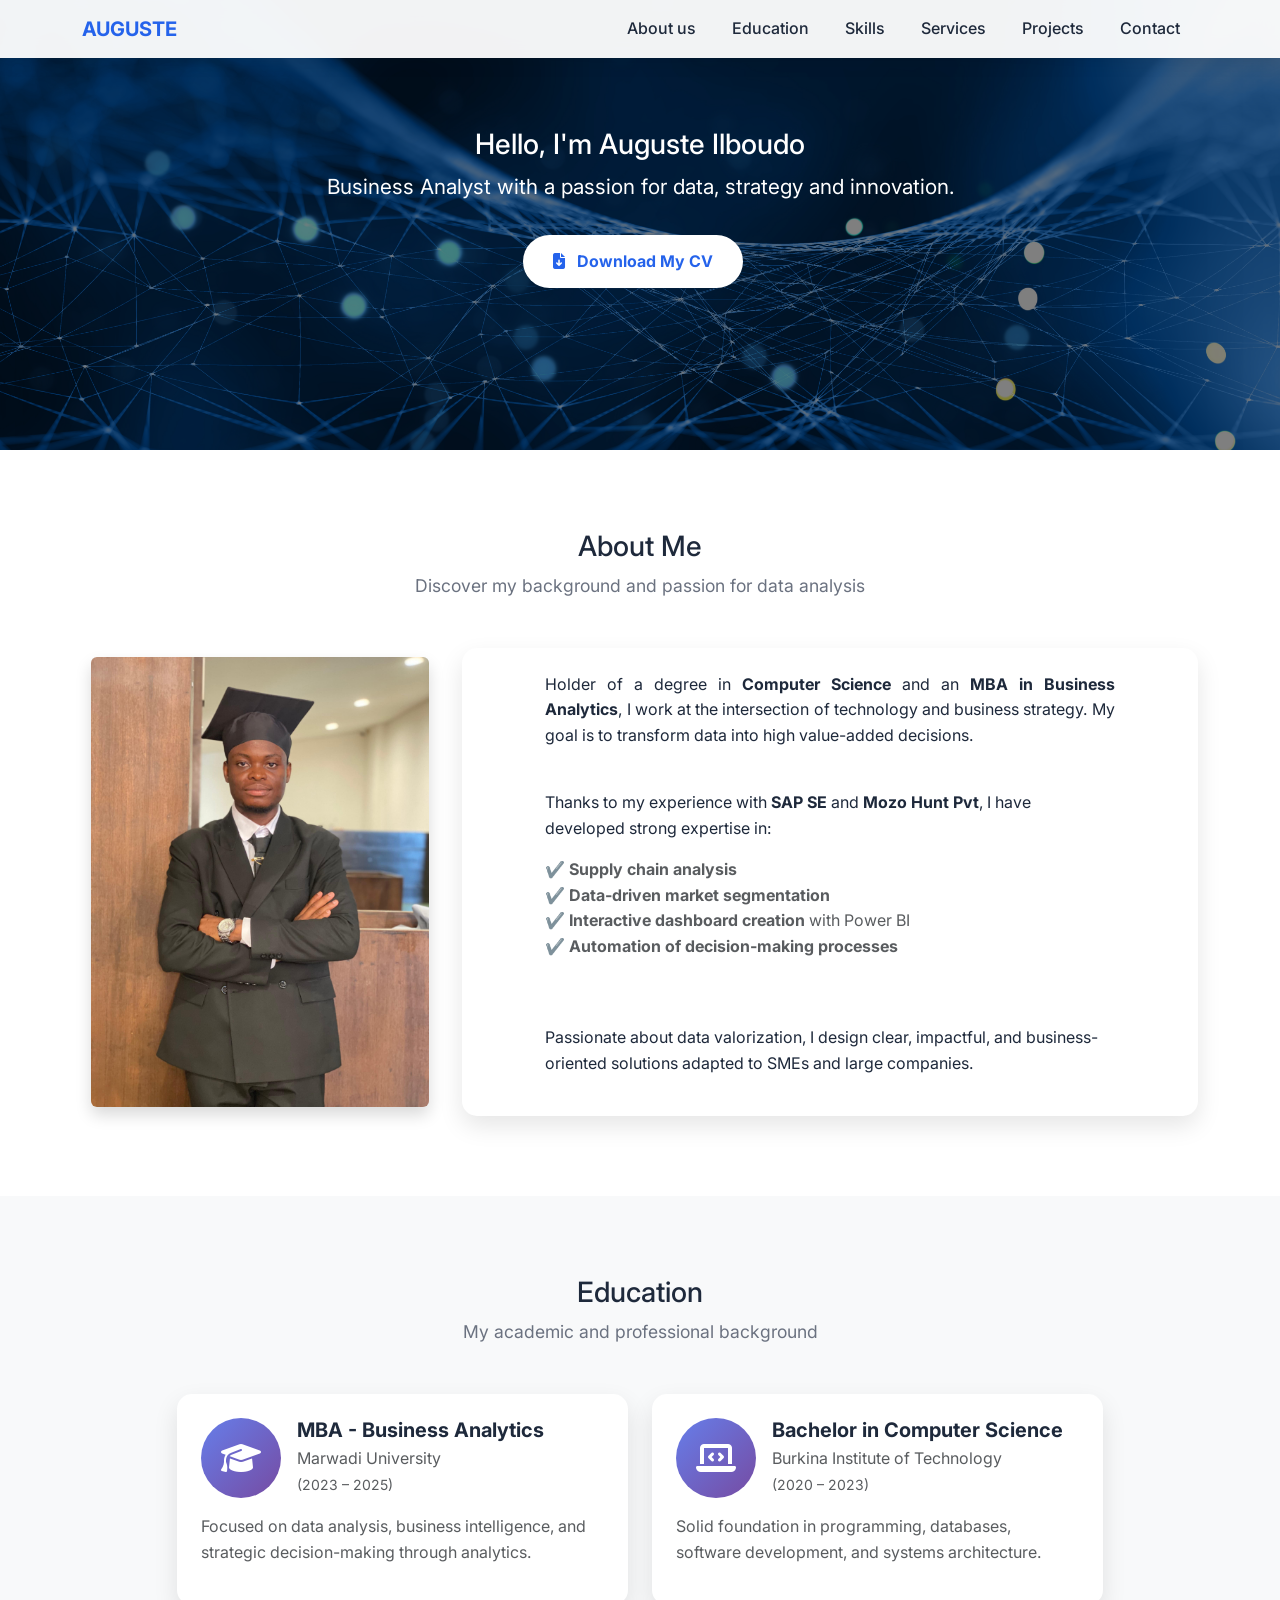
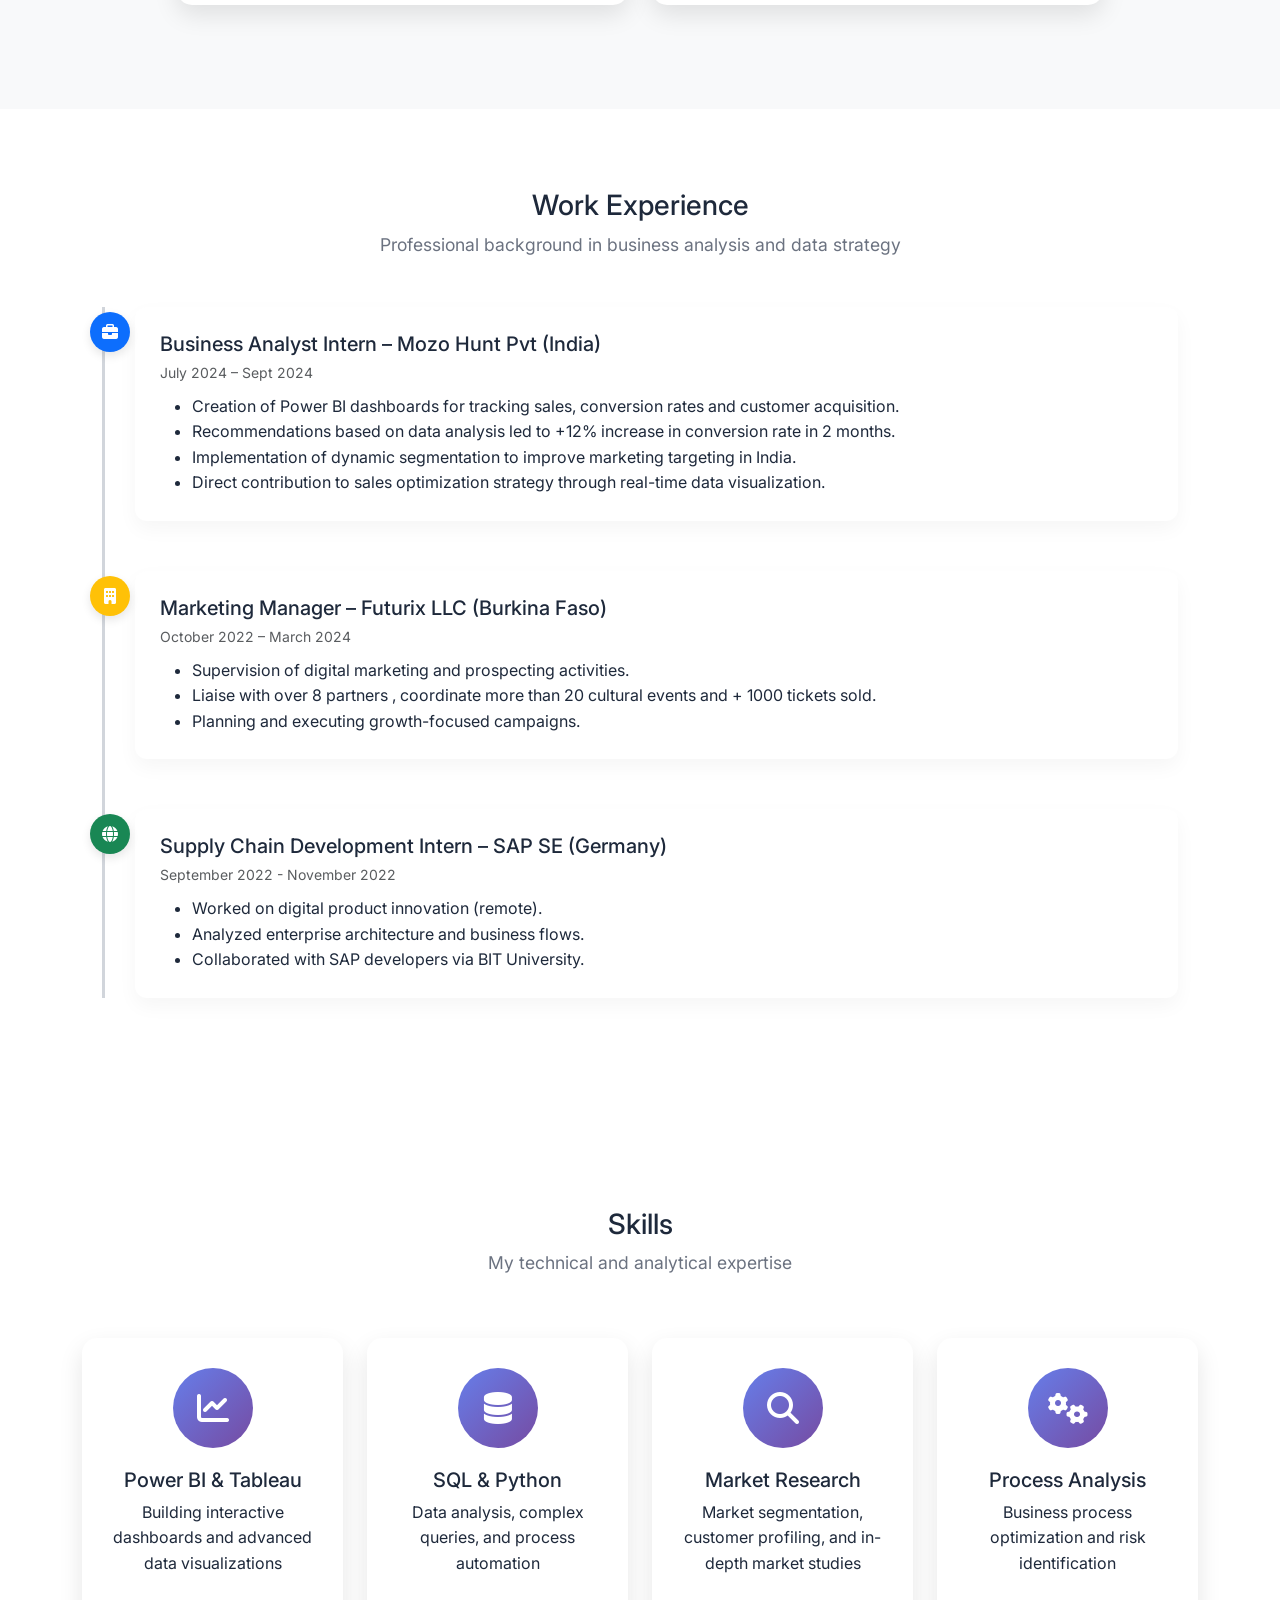
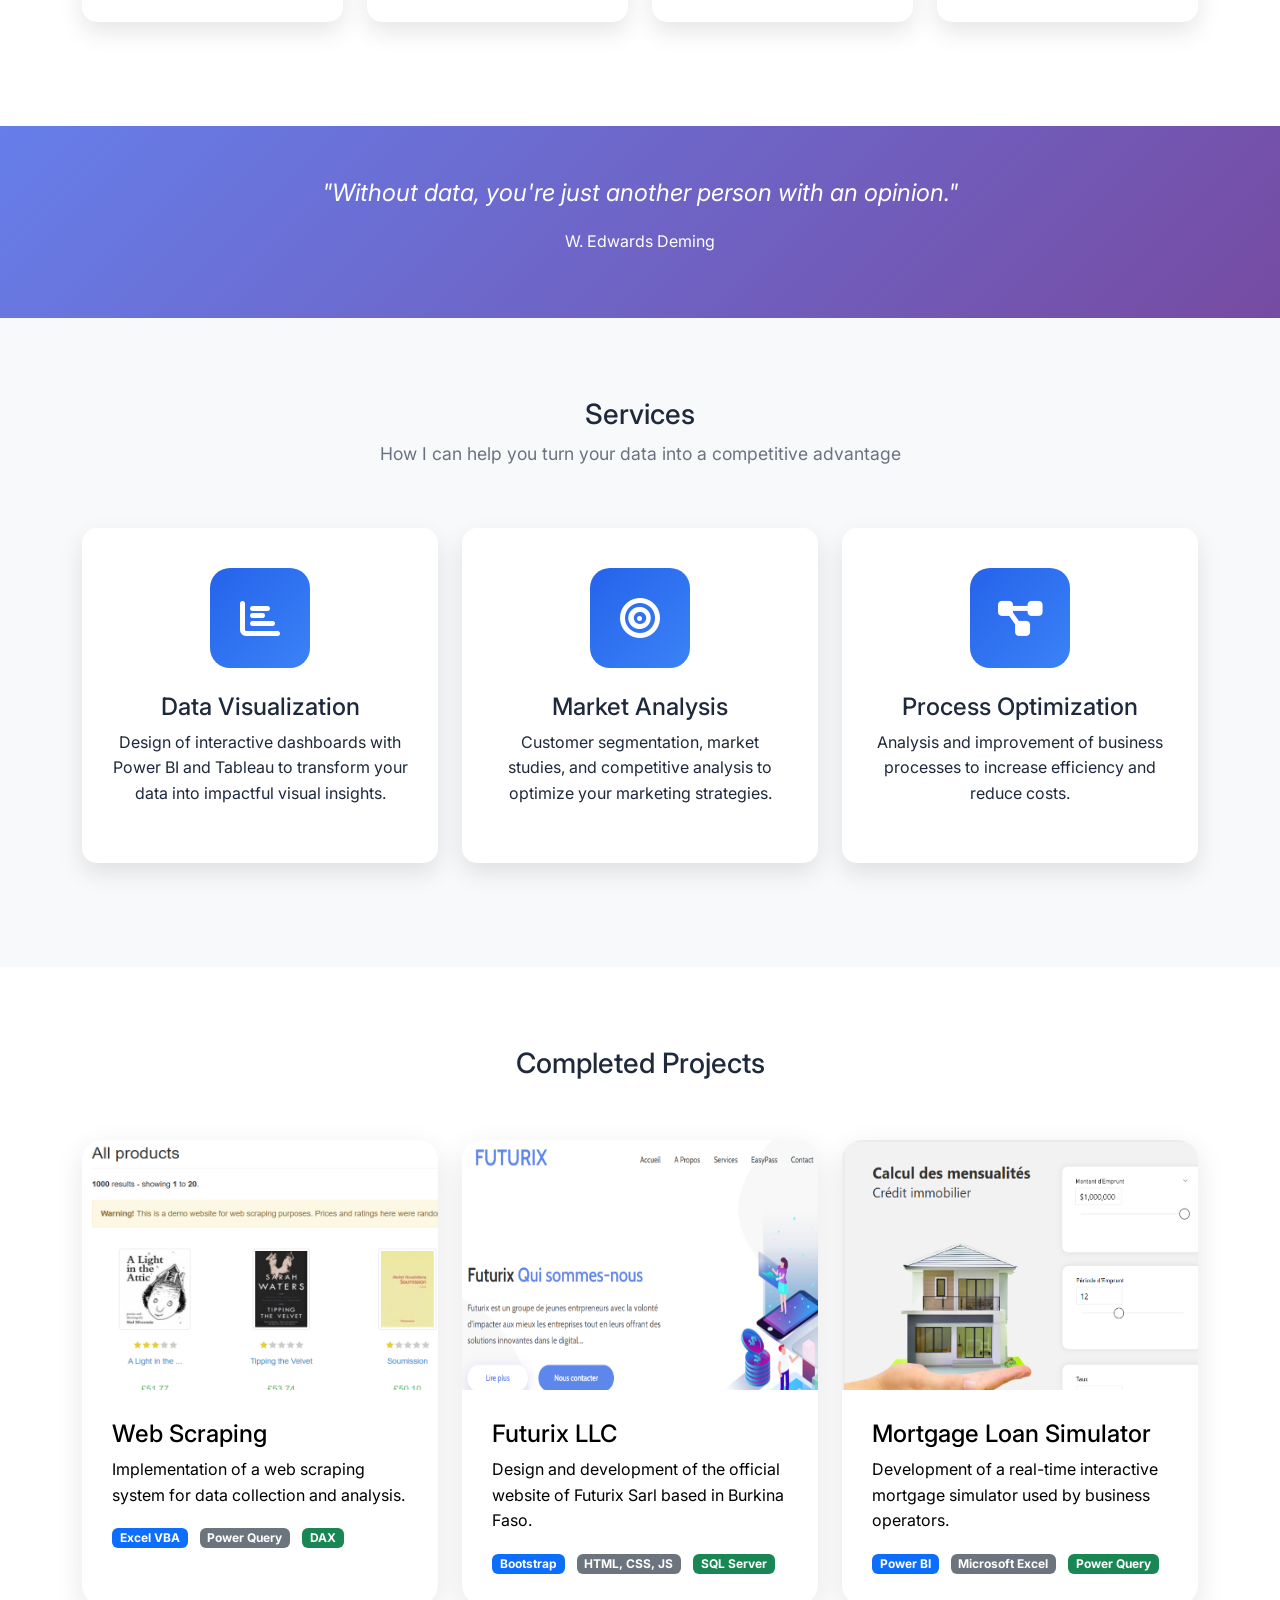
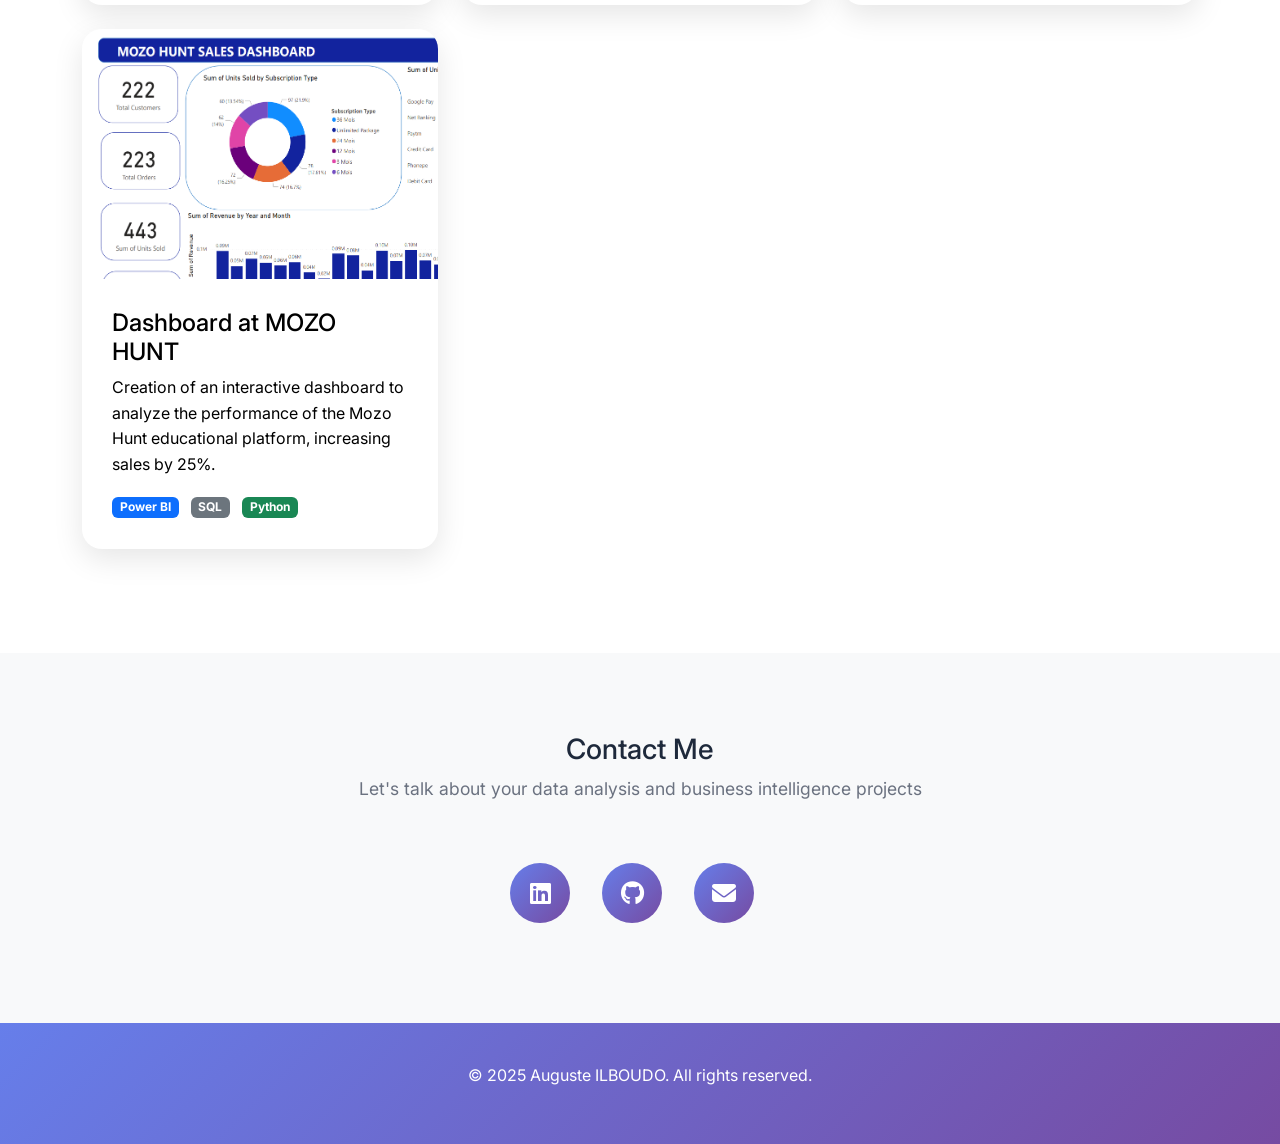
==== commit a86f38c4: "Portfolio 0.2" ====
--- a/index.html
+++ b/index.html
@@ -10,56 +10,6 @@
     <link href="https://fonts.googleapis.com/css2?family=Inter:wght@300;400;500;600;700&display=swap" rel="stylesheet">
     <link rel="stylesheet" href="styles/main-style.css">
     <link rel="stylesheet" href="banniere-style.css">
-
-
-    <style>
-        /*Code pour les experiences professionnelles*/
-        .timeline {
-            position: relative;
-            margin-left: 50px;
-            margin-right: 50px;
-            padding-left: 30px;
-            border-left: 3px solid #d1d5db;
-        }
-
-        .timeline-item {
-            position: relative;
-            margin-bottom: 50px;
-        }
-
-        .timeline-icon {
-            position: absolute;
-            left: -45px;
-            top: 5px;
-            width: 40px;
-            height: 40px;
-            border-radius: 50%;
-            text-align: center;
-            line-height: 40px;
-            font-size: 16px;
-            box-shadow: 0 4px 10px rgba(0, 0, 0, 0.1);
-        }
-
-        .timeline-content {
-            padding: 25px;
-            border-radius: 12px;
-            background-color: #ffffff;
-            box-shadow: 0 8px 20px rgba(0, 0, 0, 0.04);
-        }
-
-
-        /*Education*/
-        #Education .card-custom {
-            background: #ffffff;
-            border-radius: 16px;
-            box-shadow: 0 6px 20px rgba(0, 0, 0, 0.04);
-            transition: transform 0.3s ease;
-        }
-
-        .card-custom:hover {
-            transform: translateY(-5px);
-        }
-    </style>
 </head>
 
 <!-- Section Accueil -->
@@ -69,8 +19,7 @@
             <br> <br> <br> <br> <br>
             <h3> Hello, I'm Auguste Ilboudo</h3>
             <p class="subtitle">Business Analyst with a passion for data, strategy and innovation.</p>
-            <a href="#about" class="btn-primary-custom">Read more</a>
-            <a href="CV_AUGUSTE.pdf" download class="btn-primary-custom">
+            <a href="AUGUSTE_CV.pdf" download class="btn-primary-custom">
                 <i class="fas fa-file-download me-2"></i> Download My CV
             </a>
         </div>
@@ -161,7 +110,7 @@
                     <div class="card-custom p-4 w-100 d-flex flex-column justify-content-between text-start">
                         <div class="d-flex align-items-start mb-3">
 
-                            <div class="skill-icon me-3">
+                            <div class="skill-icons me-3">
                                 <i class="fas fa-graduation-cap"></i>
                             </div>
                             <div>
@@ -179,7 +128,7 @@
                 <div class="col-md-6 col-lg-5 mb-4 d-flex">
                     <div class="card-custom p-4 w-100 d-flex flex-column justify-content-between text-start">
                         <div class="d-flex align-items-start mb-3">
-                            <div class="skill-icon me-3">
+                            <div class="skill-icons me-3">
                                 <i class="fas fa-laptop-code"></i>
                             </div>
                             <div>
@@ -446,48 +395,6 @@
                                     <span class="badge bg-primary me-2">Power BI</span>
                                     <span class="badge bg-secondary me-2">SQL</span>
                                     <span class="badge bg-success">Python</span>
-                                </div>
-                            </div>
-                        </div>
-                    </a>
-                </div>
-                <div class="col-lg-4 col-md-6 mb-4">
-                    <a href="https://futurix.xyz/index.html" style="text-decoration: none; color: black;">
-                        <div class="project-card fade-in">
-                            <div class="project-img">
-                                <div>
-                                    <img src="img/report.png" alt="" style="width: 516px; height: 312px;">
-                                </div>
-                            </div>
-                            <div class="project-content">
-                                <h4>Data Warehouse Enterprise</h4>
-                                <p>Design and implementation of a data warehouse for a multinational, centralizing data
-                                    from 15 subsidiaries.</p>
-                                <div class="mt-3">
-                                    <span class="badge bg-primary me-2">ETL</span>
-                                    <span class="badge bg-secondary me-2">SQL Server</span>
-                                    <span class="badge bg-success">SSIS</span>
-                                </div>
-                            </div>
-                        </div>
-                    </a>
-                </div>
-                <div class="col-lg-4 col-md-6 mb-4">
-                    <a href="projet.html" style="text-decoration: none; color: black;">
-                        <div class="project-card fade-in">
-                            <div class="project-img">
-                                <div>
-                                    <img src="img/report.png" alt="">
-                                </div>
-                            </div>
-                            <div class="project-content">
-                                <h4>Customer Churn Prediction</h4>
-                                <p>Development of a predictive model to anticipate customer churn, reducing churn rate
-                                    by 30%.</p>
-                                <div class="mt-3">
-                                    <span class="badge bg-primary me-2">Machine Learning</span>
-                                    <span class="badge bg-secondary me-2">R</span>
-                                    <span class="badge bg-success">Tableau</span>
                                 </div>
                             </div>
                         </div>
--- a/styles/main-style.css
+++ b/styles/main-style.css
@@ -157,6 +157,55 @@
             box-shadow: 0 20px 40px rgba(0, 0, 0, 0.15);
         }
 
+        /*Code pour les experiences professionnelles*/
+        .timeline {
+            position: relative;
+            margin-left: 20px;
+            margin-right: 20px;
+            padding-left: 30px;
+            border-left: 3px solid #d1d5db;
+        }
+
+        .timeline-item {
+            position: relative;
+            margin-bottom: 50px;
+        }
+
+        .timeline-icon {
+            position: absolute;
+            left: -45px;
+            top: 5px;
+            width: 40px;
+            height: 40px;
+            border-radius: 50%;
+            text-align: center;
+            line-height: 40px;
+            font-size: 16px;
+            box-shadow: 0 4px 10px rgba(0, 0, 0, 0.1);
+        }
+
+        .timeline-content {
+            padding: 25px;
+            border-radius: 12px;
+            background-color: #ffffff;
+            box-shadow: 0 8px 20px rgba(0, 0, 0, 0.04);
+        }
+
+
+        /*Education*/
+        #Education .card-custom {
+            background: #ffffff;
+            border-radius: 16px;
+            box-shadow: 0 6px 20px rgba(0, 0, 0, 0.04);
+            transition: transform 0.3s ease;
+        }
+
+        .card-custom:hover {
+            transform: translateY(-5px);
+        }
+
+
+
         /* Skills */
         .skill-item {
             text-align: center;
@@ -171,7 +220,19 @@
             display: flex;
             align-items: center;
             justify-content: center;
-          
+            margin: 0 auto 20px;
+            font-size: 2rem;
+            color: white;
+        }
+
+        .skill-icons {
+            width: 80px;
+            height: 80px;
+            background: var(--gradient);
+            border-radius: 50%;
+            display: flex;
+            align-items: center;
+            justify-content: center;
             font-size: 2rem;
             color: white;
         }
